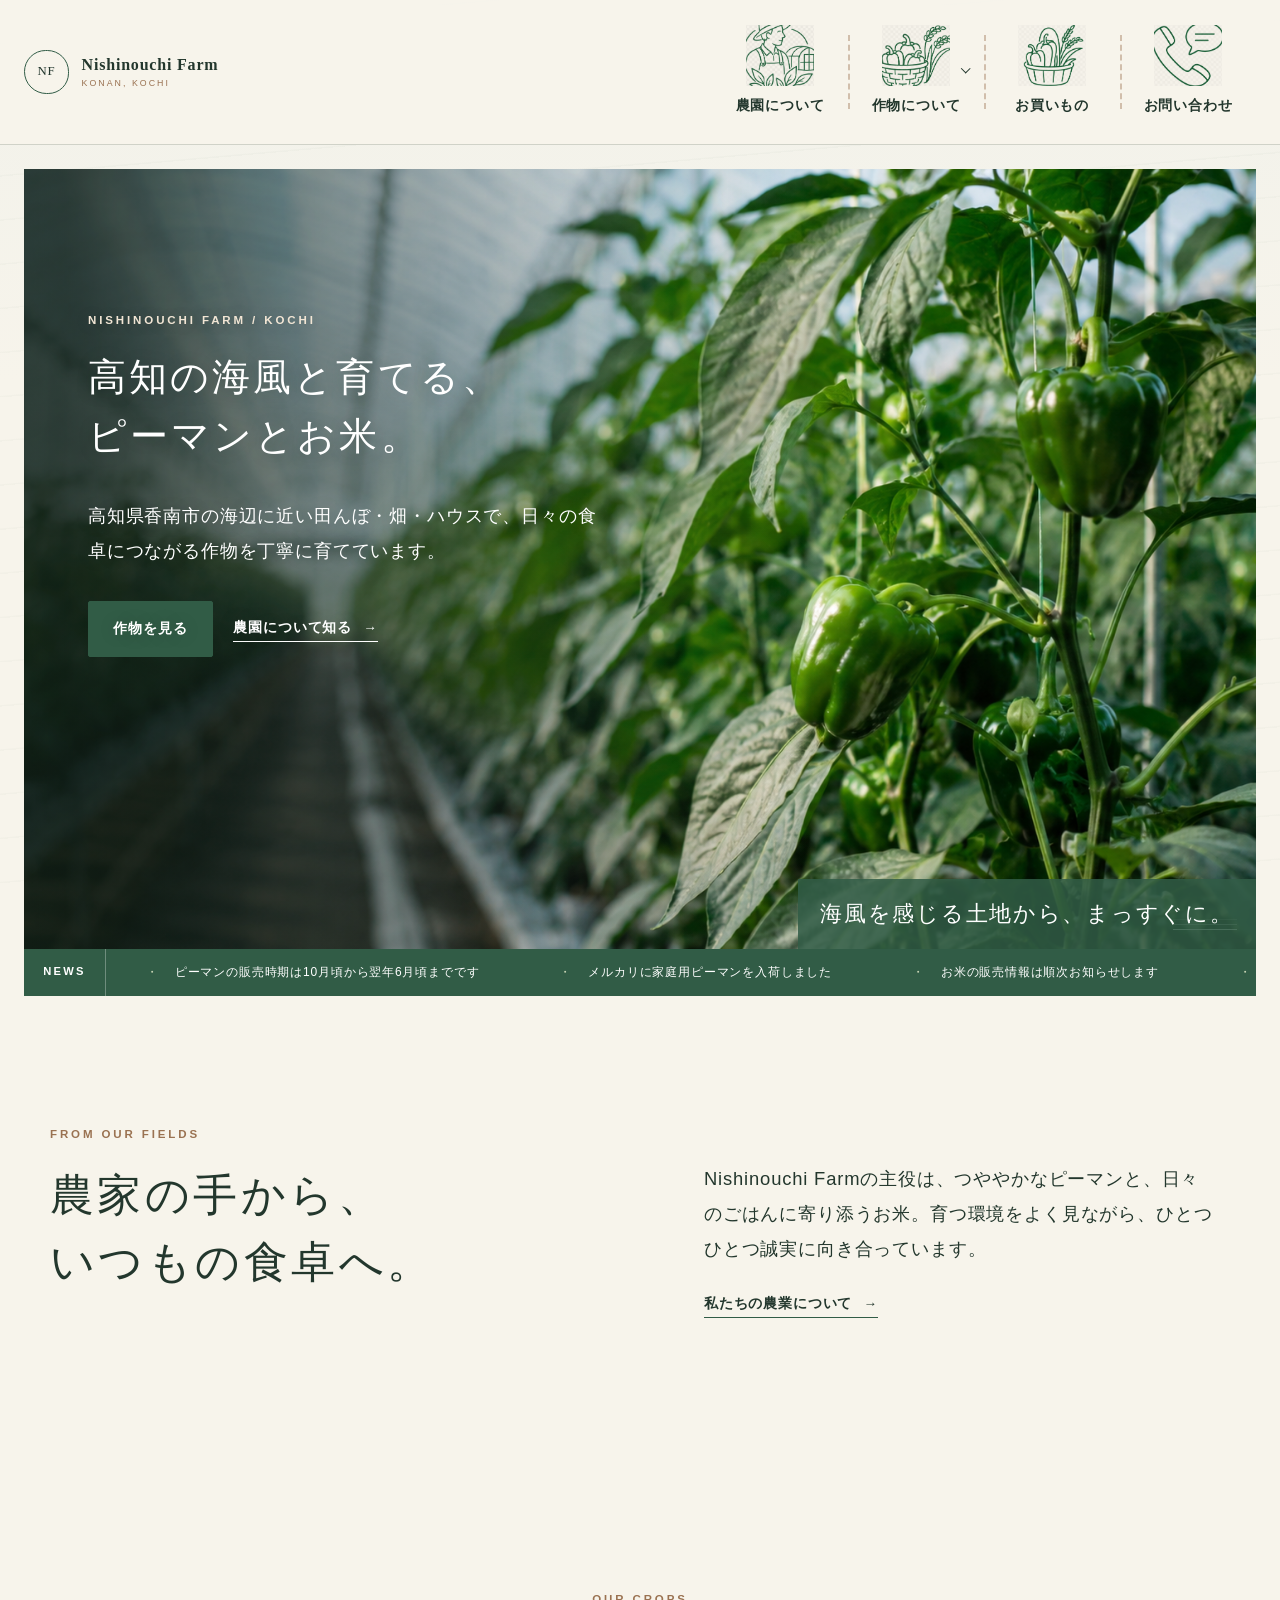
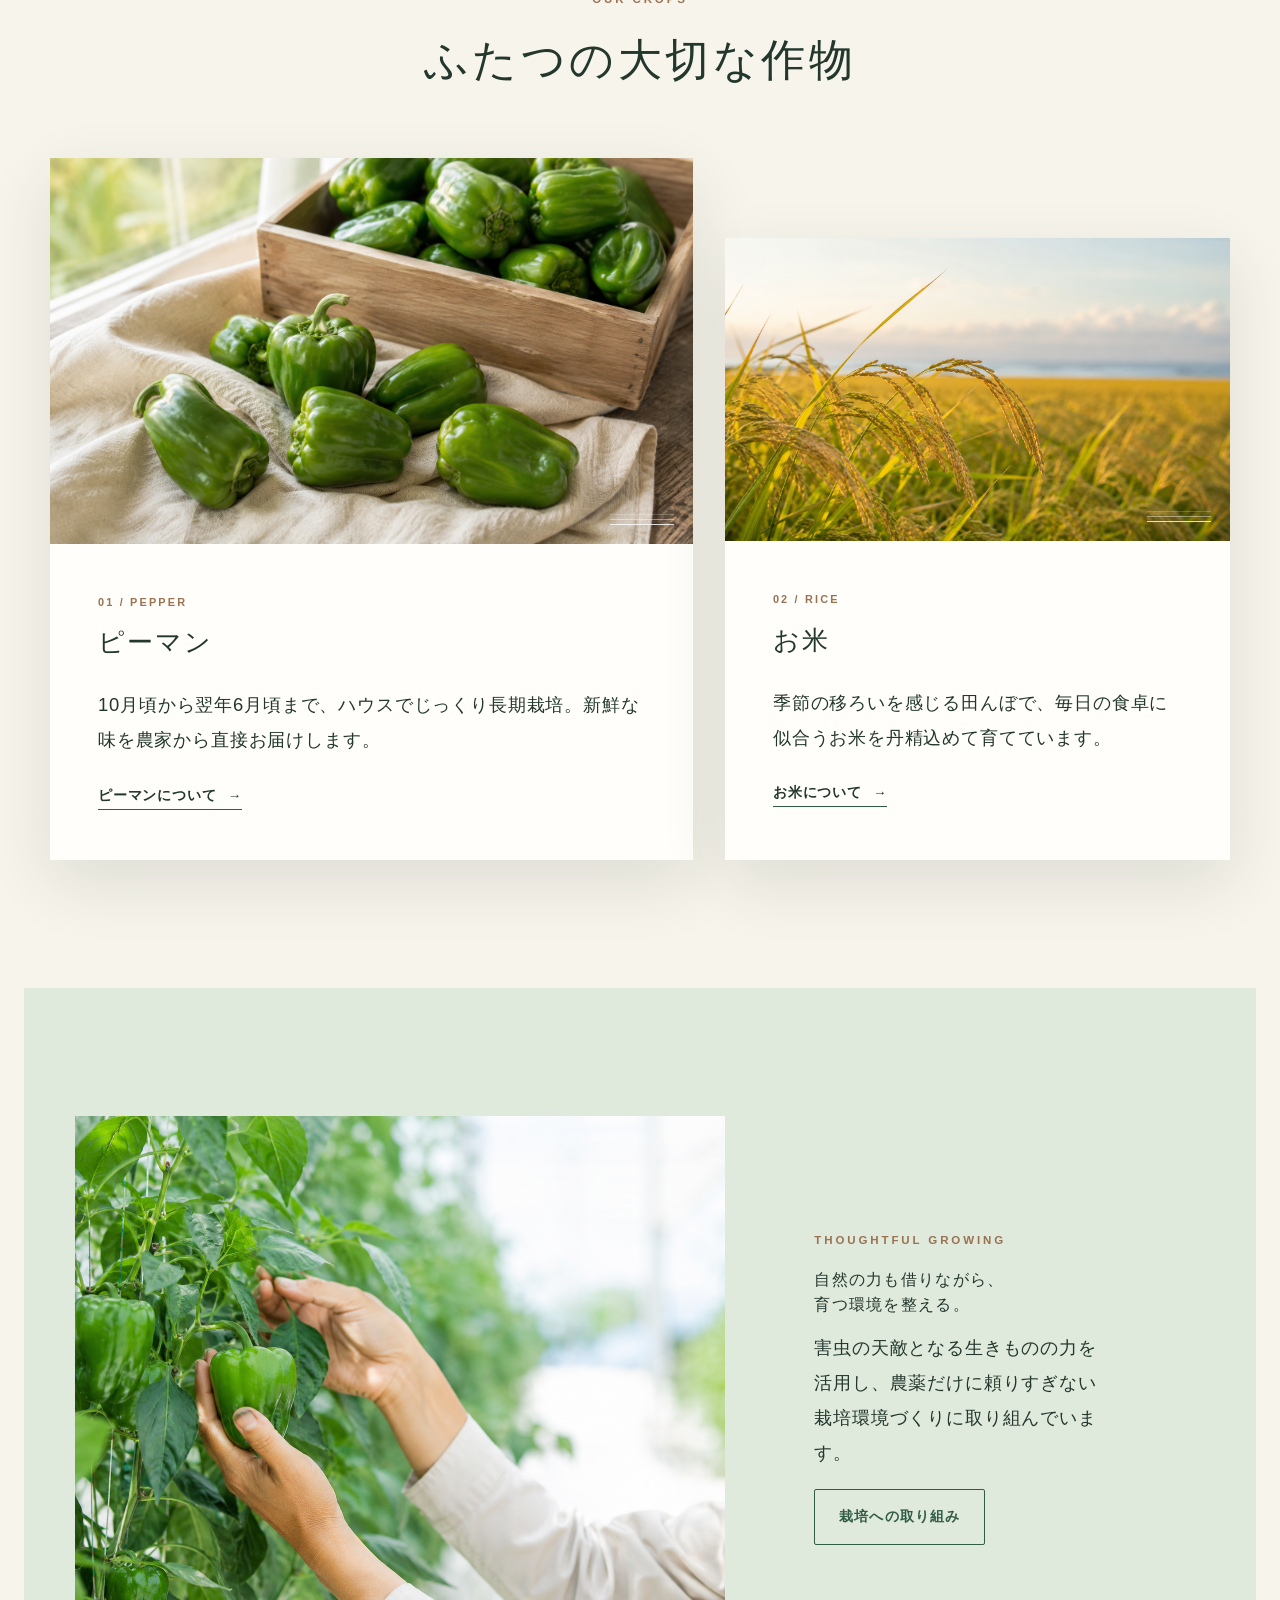
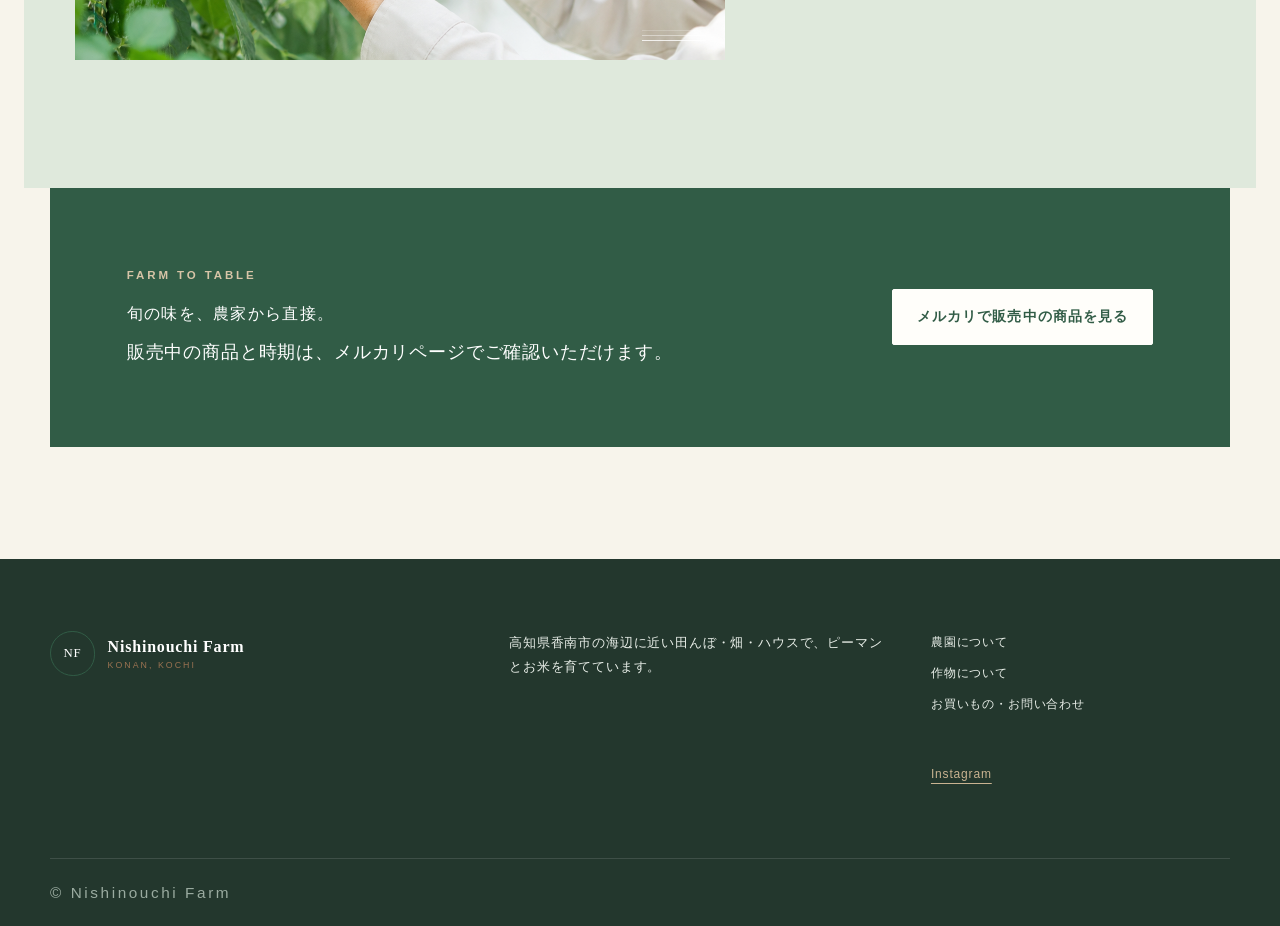
==== index.html @ 3abdb333 "Add files via upload" ====
<!DOCTYPE html>
<html lang="ja">
<head>
  <meta charset="UTF-8">
  <meta name="viewport" content="width=device-width, initial-scale=1.0">
  <meta name="description" content="高知県香南市の海辺に近い田んぼ・畑・ハウスで、ピーマンとお米を育てるNishinouchi Farmです。">
  <title>Nishinouchi Farm | 高知県香南市の農園</title>
  <link rel="stylesheet" href="style.css">
  <script src="script.js" defer></script>
</head>
<body>
  <a class="skip-link" href="#main">本文へ移動</a>
  <header class="site-header">
    <div class="header-inner">
      <a class="site-logo" href="index.html" aria-label="Nishinouchi Farm ホーム">
        <span class="logo-mark" aria-hidden="true">NF</span>
        <span class="logo-text"><strong>Nishinouchi Farm</strong><small>KONAN, KOCHI</small></span>
      </a>
      <button class="menu-button" type="button" aria-expanded="false" aria-controls="global-nav">
        <span></span><span></span><span></span><span class="sr-only">メニューを開く</span>
      </button>
      <nav class="global-nav" id="global-nav" aria-label="メインナビゲーション">
        <ul>
          <li><a href="about.html"><span class="nav-icon-placeholder icon-farm" aria-hidden="true"></span><span>農園について</span></a></li>
          <li class="has-dropdown">
            <a href="products.html"><span class="nav-icon-placeholder icon-crops" aria-hidden="true"></span><span>作物について</span></a>
            <button class="dropdown-button" type="button" aria-expanded="false"><span class="sr-only">作物メニューを開く</span></button>
            <ul class="dropdown">
              <li><a href="products.html#pepper">ピーマン</a></li>
              <li><a href="products.html#rice">お米</a></li>
            </ul>
          </li>
          <li><a href="shop-contact.html#shop"><span class="nav-icon-placeholder icon-shop" aria-hidden="true"></span><span>お買いもの</span></a></li>
          <li><a href="shop-contact.html#contact"><span class="nav-icon-placeholder icon-contact" aria-hidden="true"></span><span>お問い合わせ</span></a></li>
        </ul>
      </nav>
    </div>
  </header>

  <main id="main">
    <section class="hero">
      <div class="hero-photo photo-placeholder photo-farm" role="img" aria-label="海辺に近い田畑とハウスの写真を入れる場所"></div>
      <div class="hero-copy">
        <p class="eyebrow">Nishinouchi Farm / Kochi</p>
        <h1>高知の海風と育てる、<br>ピーマンとお米。</h1>
        <p>高知県香南市の海辺に近い田んぼ・畑・ハウスで、日々の食卓につながる作物を丁寧に育てています。</p>
        <div class="button-row">
          <a class="button button-primary" href="products.html">作物を見る</a>
          <a class="text-link" href="about.html">農園について知る</a>
        </div>
      </div>
      <p class="hero-caption">海風を感じる土地から、まっすぐに。</p>
    </section>

    <!-- お知らせを更新する場合は、下記の文章を編集してください。 -->
    <aside class="news-ticker" aria-label="お知らせ">
      <p class="ticker-label">NEWS</p>
      <div class="ticker-window">
        <div class="ticker-track">
          <span>ピーマンの販売時期は10月頃から翌年6月頃までです</span>
          <span>メルカリに家庭用ピーマンを入荷しました</span>
          <span>お米の販売情報は順次お知らせします</span>
          <span aria-hidden="true">ピーマンの販売時期は10月頃から翌年6月頃までです</span>
          <span aria-hidden="true">メルカリに家庭用ピーマンを入荷しました</span>
          <span aria-hidden="true">お米の販売情報は順次お知らせします</span>
        </div>
      </div>
    </aside>

    <section class="section intro-section">
      <div class="section-heading reveal">
        <p class="eyebrow">From our fields</p>
        <h2>農家の手から、<br>いつもの食卓へ。</h2>
      </div>
      <div class="intro-copy reveal">
        <p>Nishinouchi Farmの主役は、つややかなピーマンと、日々のごはんに寄り添うお米。育つ環境をよく見ながら、ひとつひとつ誠実に向き合っています。</p>
        <a class="text-link" href="about.html">私たちの農業について</a>
      </div>
    </section>

    <section class="section crops-section" aria-labelledby="crops-title">
      <div class="section-heading centered reveal">
        <p class="eyebrow">Our crops</p>
        <h2 id="crops-title">ふたつの大切な作物</h2>
      </div>
      <div class="crop-grid">
        <article class="crop-card reveal">
          <div class="photo-placeholder photo-pepper" role="img" aria-label="収穫したピーマンの写真を入れる場所"></div>
          <div class="crop-card-body">
            <p class="card-number">01 / PEPPER</p>
            <h3>ピーマン</h3>
            <p>10月頃から翌年6月頃まで、ハウスでじっくり長期栽培。新鮮な味を農家から直接お届けします。</p>
            <a class="text-link" href="products.html#pepper">ピーマンについて</a>
          </div>
        </article>
        <article class="crop-card reveal">
          <div class="photo-placeholder photo-rice" role="img" aria-label="田んぼとお米の写真を入れる場所"></div>
          <div class="crop-card-body">
            <p class="card-number">02 / RICE</p>
            <h3>お米</h3>
            <p>季節の移ろいを感じる田んぼで、毎日の食卓に似合うお米を丹精込めて育てています。</p>
            <a class="text-link" href="products.html#rice">お米について</a>
          </div>
        </article>
      </div>
    </section>

    <section class="section feature-band">
      <div class="feature-photo photo-placeholder photo-house reveal" role="img" aria-label="ピーマンハウスでの作業風景を入れる場所"></div>
      <div class="feature-copy reveal">
        <p class="eyebrow">Thoughtful growing</p>
        <h2>自然の力も借りながら、<br>育つ環境を整える。</h2>
        <p>害虫の天敵となる生きものの力を活用し、農薬だけに頼りすぎない栽培環境づくりに取り組んでいます。</p>
        <a class="button button-outline" href="about.html#approach">栽培への取り組み</a>
      </div>
    </section>

    <section class="section shop-callout reveal">
      <div>
        <p class="eyebrow">Farm to table</p>
        <h2>旬の味を、農家から直接。</h2>
        <p>販売中の商品と時期は、メルカリページでご確認いただけます。</p>
      </div>
      <a class="button button-light" href="https://jp.mercari.com/user/profile/307717731?utm_medium=share&amp;utm_source=ios" target="_blank" rel="noopener noreferrer">メルカリで販売中の商品を見る</a>
    </section>
  </main>

  <footer class="site-footer">
    <div class="footer-main">
      <a class="site-logo footer-logo" href="index.html"><span class="logo-mark" aria-hidden="true">NF</span><span class="logo-text"><strong>Nishinouchi Farm</strong><small>KONAN, KOCHI</small></span></a>
      <p>高知県香南市の海辺に近い田んぼ・畑・ハウスで、ピーマンとお米を育てています。</p>
      <nav class="footer-nav" aria-label="フッターナビゲーション">
        <a href="about.html">農園について</a><a href="products.html">作物について</a><a href="shop-contact.html">お買いもの・お問い合わせ</a>
      </nav>
      <a class="instagram-link is-placeholder" href="#" aria-label="Instagram（URL設定前）">Instagram</a>
    </div>
    <p class="copyright"><small>&copy; Nishinouchi Farm</small></p>
  </footer>
</body>
</html>
---- style.css ----
:root {
  --ink: #23372d;
  --green: #315c46;
  --green-light: #dfe9dc;
  --cream: #f7f4eb;
  --white: #fffefa;
  --soil: #9a7251;
  --blue: #dce9e8;
  --line: rgba(35, 55, 45, 0.18);
  --shadow: 0 22px 60px rgba(43, 62, 50, 0.12);
  --radius: 2px;
  --max-width: 1180px;
}

* { box-sizing: border-box; }
html { scroll-behavior: smooth; }
body {
  margin: 0;
  color: var(--ink);
  background:
    linear-gradient(180deg, rgba(220, 233, 232, 0.22), transparent 24rem),
    var(--cream);
  font-family: "Yu Gothic", "Hiragino Kaku Gothic ProN", Meiryo, sans-serif;
  font-size: 1.15rem;
  line-height: 1.9;
  letter-spacing: 0.045em;
}
body::before {
  position: fixed;
  inset: 0;
  z-index: -1;
  background-image: repeating-linear-gradient(175deg, transparent 0 42px, rgba(49, 92, 70, 0.025) 43px 44px);
  content: "";
  pointer-events: none;
}
a { color: inherit; text-decoration: none; }
img { display: block; max-width: 100%; }
button, input, select, textarea { color: inherit; font: inherit; }
button { cursor: pointer; }
h1, h2, h3, p { margin-top: 0; }
h1, h2, h3 {
  font-family: "Yu Mincho", "Hiragino Mincho ProN", serif;
  font-weight: 500;
  letter-spacing: 0.08em;
  line-height: 1.55;
}
h1 { font-size: clamp(2.5rem, 5vw, 5.5rem); }
h2 { font-size: clamp(2rem, 3.4vw, 3.4rem); }
h3 { font-size: clamp(1.3rem, 2vw, 1.75rem); }
.sr-only {
  position: absolute;
  width: 1px;
  height: 1px;
  padding: 0;
  overflow: hidden;
  clip: rect(0, 0, 0, 0);
  white-space: nowrap;
  border: 0;
}
.skip-link {
  position: fixed;
  top: -5rem;
  left: 1rem;
  z-index: 100;
  padding: 0.6rem 1rem;
  color: white;
  background: var(--green);
}
.skip-link:focus { top: 1rem; }
.eyebrow {
  margin-bottom: 1rem;
  color: var(--soil);
  font-family: Arial, sans-serif;
  font-size: 0.72rem;
  font-weight: 700;
  letter-spacing: 0.25em;
  text-transform: uppercase;
}
.section {
  width: min(calc(100% - 3rem), var(--max-width));
  margin: 0 auto;
  padding: clamp(5rem, 10vw, 9rem) 0;
}
.section-heading { max-width: 38rem; }
.section-heading.centered {
  margin-inline: auto;
  text-align: center;
}
.section-heading.centered p:last-child { max-width: 42rem; margin-inline: auto; }
.button-row { display: flex; flex-wrap: wrap; align-items: center; gap: 1.25rem; margin-top: 2rem; }
.button {
  display: inline-flex;
  min-height: 3.5rem;
  align-items: center;
  justify-content: center;
  padding: 0.75rem 1.5rem;
  border: 1px solid var(--green);
  border-radius: var(--radius);
  font-size: 0.85rem;
  font-weight: 700;
  letter-spacing: 0.08em;
  transition: background-color 0.25s, color 0.25s, transform 0.25s;
}
.button:hover, .button:focus-visible { transform: translateY(-2px); }
.button-primary { color: white; background: var(--green); }
.button-primary:hover, .button-primary:focus-visible { background: #244936; }
.button-outline { color: var(--green); background: transparent; }
.button-outline:hover, .button-outline:focus-visible { color: white; background: var(--green); }
.button-light { color: var(--green); background: var(--white); border-color: var(--white); }
.text-link {
  display: inline-flex;
  align-items: center;
  gap: 0.7rem;
  border-bottom: 1px solid var(--green);
  font-size: 0.85rem;
  font-weight: 700;
}
.text-link::after { content: "\2192"; }

/* Header */
.site-header {
  position: sticky;
  top: 0;
  z-index: 50;
  border-bottom: 1px solid var(--line);
  background: rgba(247, 244, 235, 0.94);
  backdrop-filter: blur(14px);
}
.header-inner {
  display: flex;
  width: min(calc(100% - 3rem), 1440px);
  min-height: 9rem;
  margin: 0 auto;
  align-items: center;
  justify-content: space-between;
  gap: 2rem;
}
.site-logo { display: inline-flex; align-items: center; gap: 0.8rem; line-height: 1.2; }
.logo-mark {
  display: grid;
  width: 2.8rem;
  height: 2.8rem;
  place-items: center;
  border: 1px solid var(--green);
  border-radius: 50% 50% 48% 52%;
  font-family: Georgia, serif;
  font-size: 0.8rem;
}
.logo-text { display: grid; gap: 0.25rem; }
.logo-text strong { font-family: Georgia, serif; font-size: 1rem; letter-spacing: 0.05em; }
.logo-text small { color: var(--soil); font-family: Arial, sans-serif; font-size: 0.55rem; letter-spacing: 0.23em; }
.global-nav > ul {
  display: flex;
  margin: 0;
  padding: 0;
  align-items: center;
  gap: 0;
  list-style: none;
}
.global-nav > ul > li {
  position: relative;
  min-width: 8.5rem;
}
.global-nav > ul > li + li::before {
  position: absolute;
  top: 1.7rem;
  bottom: 1.7rem;
  left: 0;
  border-left: 2px dashed rgba(154, 114, 81, 0.42);
  content: "";
}
.global-nav a {
  display: flex;
  min-height: 8rem;
  padding: 0.75rem 1rem;
  align-items: center;
  justify-content: center;
  flex-direction: column;
  gap: 0.45rem;
  font-size: 0.85rem;
  font-weight: 700;
  text-align: center;
}
.global-nav a:not(.nav-cta):hover, .global-nav a.is-current:not(.nav-cta) { color: var(--soil); }
.nav-icon-placeholder {
  display: block;
  width: 4.2rem;
  height: 3.8rem;
  background-position: center;
  background-repeat: no-repeat;
  background-size: 165%;
  mix-blend-mode: multiply;
  transition: transform 0.25s;
}
.global-nav a:hover .nav-icon-placeholder,
.global-nav a:focus-visible .nav-icon-placeholder {
  transform: translateY(-2px);
}
.icon-farm { background-image: url("assets/icons/nav-farm.png"); }
.icon-crops { background-image: url("assets/icons/nav-crops.png"); }
.icon-shop { background-image: url("assets/icons/nav-shop.png"); }
.icon-contact { background-image: url("assets/icons/nav-contact.png"); }
.has-dropdown { position: relative; }
.dropdown-button {
  position: absolute;
  top: 50%;
  right: 0.4rem;
  width: 1.5rem;
  height: 1.5rem;
  padding: 0;
  border: 0;
  background: transparent;
  transform: translateY(-50%);
}
.dropdown-button::after {
  display: block;
  width: 0.4rem;
  height: 0.4rem;
  margin: auto;
  border-right: 1px solid;
  border-bottom: 1px solid;
  content: "";
  transform: rotate(45deg) translate(-2px, -2px);
}
.global-nav .has-dropdown > a { padding-right: 1rem; }
.global-nav .dropdown {
  position: absolute;
  top: calc(100% + 0.75rem);
  left: 0;
  min-width: 10rem;
  margin: 0;
  padding: 0.5rem;
  visibility: hidden;
  border: 1px solid var(--line);
  background: var(--white);
  box-shadow: var(--shadow);
  list-style: none;
  opacity: 0;
  transform: translateY(-0.5rem);
  transition: 0.2s;
}
.has-dropdown:hover .dropdown, .has-dropdown:focus-within .dropdown, .has-dropdown.is-open .dropdown {
  visibility: visible;
  opacity: 1;
  transform: translateY(0);
}
.global-nav .dropdown a {
  min-height: 0;
  padding: 0.75rem 1rem;
  align-items: flex-start;
  text-align: left;
}
.menu-button { display: none; }

/* Site photography */
.photo-placeholder {
  position: relative;
  overflow: hidden;
  background-color: #cbd8ca;
  background-position: center;
  background-size: cover;
}
.photo-placeholder::before, .photo-placeholder::after { position: absolute; inset: 0; content: ""; pointer-events: none; }
.photo-placeholder::after {
  inset: auto 1.2rem 1.2rem auto;
  width: 4rem;
  height: 1px;
  background: rgba(255, 255, 255, 0.8);
  box-shadow: 0 -5px 0 rgba(255, 255, 255, 0.42), 0 -10px 0 rgba(255, 255, 255, 0.2);
}
.photo-farm { background-image: url("assets/images/home-hero.png"); background-position: center; }
.photo-pepper { background-image: url("assets/images/home-pepper.png"); background-position: center 52%; }
.photo-rice { background-image: url("assets/images/home-rice.png"); background-position: center 58%; }
.photo-house { background-image: url("assets/images/home-greenhouse.png"); background-position: 35% center; }
.photo-field { background-image: url("assets/images/about-hero.png"); background-position: center 65%; }
.photo-sea-field { background-image: url("assets/images/about-landscape.png"); background-position: center; }
.photo-crops { background-image: url("assets/images/products-hero.png"); background-position: center 58%; }
.photo-pepper-detail { background-image: url("assets/images/products-pepper.png"); background-position: center; }
.photo-rice-detail { background-image: url("assets/images/products-rice.png"); background-position: center; }
.photo-box { background-image: url("assets/images/shop-package.png"); background-position: center; }

/* Home */
.hero {
  position: relative;
  width: min(calc(100% - 3rem), 1400px);
  min-height: calc(100vh - 7.5rem);
  margin: 1.5rem auto 0;
}
.hero-photo { position: absolute; inset: 0; }
.hero-photo::before { background: linear-gradient(90deg, rgba(28, 53, 39, 0.5), transparent 65%); }
.hero-copy {
  position: relative;
  z-index: 1;
  width: min(50rem, 73%);
  padding: clamp(5rem, 11vw, 10rem) 0 6rem clamp(1.5rem, 5vw, 5rem);
  color: white;
  text-shadow: 0 1px 18px rgba(20, 40, 28, 0.2);
}
.hero-copy .eyebrow { color: #f2e6d5; }
.hero-copy h1 { font-size: clamp(1.8rem, 3vw, 3rem); }
.hero-copy p:not(.eyebrow) { max-width: 32rem; }
.hero-copy .text-link { border-color: white; }
.hero-caption {
  position: absolute;
  right: 0;
  bottom: 0;
  z-index: 2;
  margin: 0;
  padding: 0.9rem 1.4rem;
  color: white;
  background: rgba(49, 92, 70, 0.86);
  font-size: 1.35rem;
  font-family: "Yu Mincho", "Hiragino Mincho ProN", serif;
  letter-spacing: 0.08em;
}
.news-ticker { display: flex; width: min(calc(100% - 3rem), 1400px); margin: 0 auto; color: white; background: var(--green); }
.ticker-label { flex: 0 0 auto; margin: 0; padding: 0.75rem 1.2rem; border-right: 1px solid rgba(255,255,255,.3); font-size: .7rem; font-weight: 700; letter-spacing: .2em; }
.ticker-window { overflow: hidden; }
.ticker-track { display: flex; width: max-content; animation: ticker 32s linear infinite; }
.ticker-track span { padding: .75rem 2.5rem; font-size: .75rem; white-space: nowrap; }
.ticker-track span::before { margin-right: 1rem; content: "・"; color: #cbd7b7; }
@keyframes ticker { to { transform: translateX(-50%); } }
.intro-section { display: grid; grid-template-columns: 1fr 1fr; gap: clamp(3rem, 10vw, 10rem); align-items: end; }
.intro-copy { max-width: 32rem; padding-bottom: 0.8rem; }
.crop-grid { display: grid; grid-template-columns: 1.12fr 0.88fr; gap: 2rem; margin-top: 4rem; }
.crop-card { background: var(--white); box-shadow: var(--shadow); }
.crop-card:nth-child(2) { margin-top: 5rem; }
.crop-card .photo-placeholder { aspect-ratio: 5 / 3; }
.crop-card-body { padding: clamp(1.5rem, 4vw, 3rem); }
.card-number { color: var(--soil); font-size: .68rem; font-weight: 700; letter-spacing: .2em; }
.feature-band { display: grid; grid-template-columns: 1.15fr .85fr; width: min(calc(100% - 3rem), 1400px); padding-inline: clamp(0rem, 4vw, 4rem); align-items: center; background: var(--green-light); }
.feature-photo { min-height: 34rem; }
.feature-copy { padding: clamp(2rem, 7vw, 6rem); }
.feature-copy h2 { font-size: clamp(1rem, 1.2vw, 1.3rem); }
.feature-copy p:not(.eyebrow) { max-width: 32rem; }
.shop-callout { display: flex; width: min(calc(100% - 3rem), var(--max-width)); margin-bottom: 7rem; padding: clamp(2.5rem, 6vw, 5rem); align-items: center; justify-content: space-between; gap: 2rem; color: white; background: var(--green); }
.shop-callout h2 { margin-bottom: .5rem; font-size: clamp(1rem, 1.15vw, 1.2rem); }
.shop-callout p:last-child { margin-bottom: 0; }
.shop-callout .eyebrow { color: #d7c4a7; }

/* Page common */
.page-hero { display: grid; grid-template-columns: .8fr 1.2fr; width: min(calc(100% - 3rem), 1400px); min-height: 38rem; margin: 1.5rem auto 0; background: var(--green-light); }
.page-hero-copy { align-self: center; padding: clamp(3rem, 7vw, 7rem); }
.about-hero .page-hero-copy h1 { font-size: clamp(1.25rem, 1.65vw, 1.65rem); }
.page-hero-copy p:last-child { max-width: 30rem; }
.page-hero-photo { min-height: 28rem; }
.story-section { display: grid; grid-template-columns: .85fr 1.15fr; gap: clamp(3rem, 10vw, 10rem); }
.story-copy { max-width: 38rem; }
.environment-grid { display: grid; grid-template-columns: 1.15fr .85fr; gap: clamp(3rem, 8vw, 7rem); align-items: center; }
.environment-photo { min-height: 34rem; }
.environment-copy h2 { font-size: clamp(1.45rem, 2vw, 2rem); }
.fact-list { margin: 2.5rem 0 0; border-top: 1px solid var(--line); }
.fact-list div, .sample-card dl div { display: grid; grid-template-columns: 8rem 1fr; padding: .85rem 0; border-bottom: 1px solid var(--line); }
.fact-list dt, .sample-card dt { color: var(--soil); font-size: .75rem; font-weight: 700; }
.fact-list dd, .sample-card dd { margin: 0; }
.approach-section { width: min(calc(100% - 3rem), 1400px); }
.approach-grid { display: grid; grid-template-columns: repeat(3, 1fr); gap: 1.25rem; margin-top: 4rem; }
.approach-card { min-height: 20rem; padding: 2.5rem; border: 1px solid var(--line); background: rgba(255,254,250,.65); }
.approach-card span { color: var(--soil); font-family: Georgia, serif; font-size: 2.8rem; opacity: .4; }
.result-band { padding: clamp(3rem, 8vw, 7rem); text-align: center; background: var(--blue); }
.result-number { font-family: "Yu Mincho", serif; font-size: clamp(1.5rem, 3vw, 2.8rem); }
.result-number strong { color: var(--green); font-size: 1.6em; }
.next-link { text-align: center; }

/* Products */
.crop-anchor-nav { display: grid; grid-template-columns: repeat(2, 1fr); width: min(calc(100% - 3rem), 48rem); margin: 4rem auto 0; border: 1px solid var(--line); }
.crop-anchor-nav a { padding: 1.2rem 2rem; text-align: center; background: var(--white); }
.crop-anchor-nav a + a { border-left: 1px solid var(--line); }
.crop-anchor-nav span { margin-right: 1rem; color: var(--soil); font-size: .7rem; }
.product-detail { display: grid; grid-template-columns: .75fr 1.25fr; gap: clamp(2.5rem, 7vw, 7rem); scroll-margin-top: 7rem; }
.product-main-photo { min-height: 38rem; }
.product-points { display: grid; grid-column: 1 / -1; grid-template-columns: repeat(3, 1fr); gap: 1.25rem; }
.point-card { padding: 2rem; border-top: 2px solid var(--green); background: var(--white); }
.use-band { display: grid; grid-column: 1 / -1; grid-template-columns: 1fr 1fr; padding: clamp(2rem, 6vw, 5rem); gap: 4rem; background: var(--green-light); }
.use-list { display: grid; grid-template-columns: repeat(2, 1fr); margin: 0; padding: 0; align-content: center; gap: .5rem 2rem; list-style: none; }
.use-list li { padding: .5rem 0; border-bottom: 1px solid var(--line); }
.use-list li::before { margin-right: .6rem; content: "・"; color: var(--soil); }
.rice-section { border-top: 1px solid var(--line); }
.rice-note { grid-column: 1 / -1; padding: 2rem; text-align: center; background: var(--white); }

/* Shop and contact */
.simple-page-hero { width: min(calc(100% - 3rem), 52rem); margin: 0 auto; padding: clamp(6rem, 12vw, 11rem) 0 clamp(3rem, 7vw, 6rem); text-align: center; }
.simple-page-hero h1 { font-size: clamp(1.25rem, 1.65vw, 1.65rem); }
.shop-section { display: grid; grid-template-columns: 1.1fr .9fr; gap: clamp(3rem, 8vw, 7rem); align-items: center; }
.shop-section, .contact-section { scroll-margin-top: 8rem; }
.shop-visual { min-height: 34rem; }
.external-note, .form-note { margin-top: 1rem; color: #6b766f; font-size: .72rem; }
.sample-products { width: min(calc(100% - 3rem), 1000px); padding-top: 3rem; }
.sample-grid { display: grid; grid-template-columns: repeat(2, 1fr); gap: 1.5rem; margin-top: 3rem; }
.sample-card { padding: clamp(2rem, 5vw, 3.5rem); background: var(--white); box-shadow: var(--shadow); }
.purchase-note { margin-top: 2rem; padding: 1.5rem; border-left: 3px solid var(--soil); background: rgba(255,254,250,.6); font-size: .85rem; }
.contact-section { display: grid; grid-template-columns: .75fr 1.25fr; gap: clamp(3rem, 8vw, 7rem); border-top: 1px solid var(--line); }
.contact-intro { position: sticky; top: 8rem; align-self: start; }
.contact-form { padding: clamp(2rem, 5vw, 4rem); background: var(--white); box-shadow: var(--shadow); }
.form-field { display: grid; margin-bottom: 1.5rem; gap: .5rem; }
.form-field label { font-size: .85rem; font-weight: 700; }
.form-field label span { margin-left: .5rem; color: var(--soil); font-size: .65rem; }
.form-field input, .form-field select, .form-field textarea { width: 100%; padding: .8rem; border: 1px solid var(--line); border-radius: 0; background: var(--cream); }
.form-field input:focus, .form-field select:focus, .form-field textarea:focus { outline: 2px solid rgba(49,92,70,.32); border-color: var(--green); }
.social-band { display: flex; padding: 3rem; align-items: center; justify-content: space-between; gap: 2rem; border: 1px solid var(--line); }

/* Footer */
.site-footer { color: #e8eee8; background: #23372d; }
.footer-main { display: grid; width: min(calc(100% - 3rem), var(--max-width)); margin: 0 auto; padding: 4.5rem 0; grid-template-columns: 1.1fr 1fr .8fr; gap: 3rem; }
.footer-logo { align-self: start; color: white; }
.footer-main > p { max-width: 27rem; font-size: .8rem; }
.footer-nav { display: grid; align-content: start; gap: .5rem; }
.footer-nav a, .instagram-link { font-size: .75rem; }
.instagram-link { grid-column: 3; color: #c9b391; text-decoration: underline; text-underline-offset: .3rem; }
.copyright { width: min(calc(100% - 3rem), var(--max-width)); margin: 0 auto; padding: 1rem 0; border-top: 1px solid rgba(255,255,255,.12); color: #9aaba0; font-family: Arial, sans-serif; letter-spacing: .14em; }
.is-placeholder { cursor: not-allowed; }

/* Motion */
.reveal { opacity: 0; transform: translateY(28px); transition: opacity .75s ease, transform .75s ease; }
.reveal.is-visible { opacity: 1; transform: translateY(0); }

@media (max-width: 900px) {
  .section { width: min(calc(100% - 2rem), var(--max-width)); padding-block: 4.5rem; }
  .header-inner { width: calc(100% - 2rem); min-height: 4.5rem; }
  .menu-button { display: grid; width: 2.75rem; height: 2.75rem; padding: .65rem; place-content: center; gap: .28rem; border: 1px solid var(--line); background: transparent; }
  .menu-button > span:not(.sr-only) { display: block; width: 1.2rem; height: 1px; background: var(--ink); transition: .2s; }
  .menu-button[aria-expanded="true"] > span:nth-child(1) { transform: translateY(5px) rotate(45deg); }
  .menu-button[aria-expanded="true"] > span:nth-child(2) { opacity: 0; }
  .menu-button[aria-expanded="true"] > span:nth-child(3) { transform: translateY(-5px) rotate(-45deg); }
  .global-nav { position: absolute; top: 100%; left: 0; width: 100%; max-height: 0; overflow: hidden; background: var(--cream); transition: max-height .3s ease; }
  .global-nav.is-open { max-height: calc(100vh - 4.5rem); overflow-y: auto; border-bottom: 1px solid var(--line); }
  .global-nav > ul { display: block; padding: 1rem; }
  .global-nav > ul > li { min-width: 0; }
  .global-nav > ul > li + li::before { display: none; }
  .global-nav a {
    min-height: 0;
    padding: .8rem 1rem;
    justify-content: flex-start;
    flex-direction: row;
    gap: 1rem;
    border-bottom: 1px solid var(--line);
    text-align: left;
  }
  .nav-icon-placeholder { width: 2.25rem; height: 2rem; flex: 0 0 auto; transform: scale(.82); }
  .dropdown-button { top: 1.1rem; right: 1rem; transform: none; }
  .global-nav .dropdown { position: static; display: none; min-width: 0; padding: 0 0 0 3rem; visibility: visible; border: 0; background: transparent; box-shadow: none; opacity: 1; transform: none; }
  .global-nav .dropdown a { padding: .65rem 1rem; }
  .has-dropdown.is-open .dropdown { display: block; }
  .hero { width: calc(100% - 2rem); min-height: 42rem; margin-top: 1rem; }
  .hero-photo { inset: 0; }
  .hero-photo::before { background: linear-gradient(90deg, rgba(27,50,36,.7), rgba(27,50,36,.1)); }
  .hero-copy { width: 100%; padding: 7rem 1.5rem 5rem; }
  .news-ticker { width: calc(100% - 2rem); }
  .intro-section, .story-section, .environment-grid, .product-detail, .shop-section, .contact-section { grid-template-columns: 1fr; }
  .crop-grid, .feature-band, .page-hero { grid-template-columns: 1fr; }
  .crop-card:nth-child(2) { margin-top: 0; }
  .feature-band { width: calc(100% - 2rem); padding: 0; }
  .feature-photo, .environment-photo, .product-main-photo, .shop-visual { min-height: 25rem; }
  .page-hero { width: calc(100% - 2rem); }
  .page-hero-photo { order: -1; min-height: 22rem; }
  .approach-grid, .product-points { grid-template-columns: 1fr; }
  .use-band { grid-template-columns: 1fr; gap: 1rem; }
  .contact-intro { position: static; }
  .footer-main { grid-template-columns: 1fr 1fr; }
  .instagram-link { grid-column: auto; }
}

@media (max-width: 600px) {
  body { font-size: 1.05rem; }
  h1 { font-size: clamp(2.25rem, 13vw, 3.5rem); }
  h2 { font-size: 1.85rem; }
  .logo-text strong { font-size: .85rem; }
  .hero { min-height: 39rem; }
  .hero-caption { display: none; }
  .ticker-label { display: none; }
  .crop-anchor-nav, .sample-grid { grid-template-columns: 1fr; }
  .crop-anchor-nav a + a { border-top: 1px solid var(--line); border-left: 0; }
  .shop-callout, .social-band { align-items: stretch; flex-direction: column; text-align: left; }
  .shop-callout .button, .social-band .button { width: 100%; }
  .use-list { grid-template-columns: 1fr; }
  .fact-list div, .sample-card dl div { grid-template-columns: 6.5rem 1fr; }
  .contact-form { padding: 1.5rem; }
  .footer-main { grid-template-columns: 1fr; padding-block: 3rem; }
}

@media (prefers-reduced-motion: reduce) {
  html { scroll-behavior: auto; }
  *, *::before, *::after { animation-duration: .01ms !important; animation-iteration-count: 1 !important; transition-duration: .01ms !important; }
  .reveal { opacity: 1; transform: none; }
}
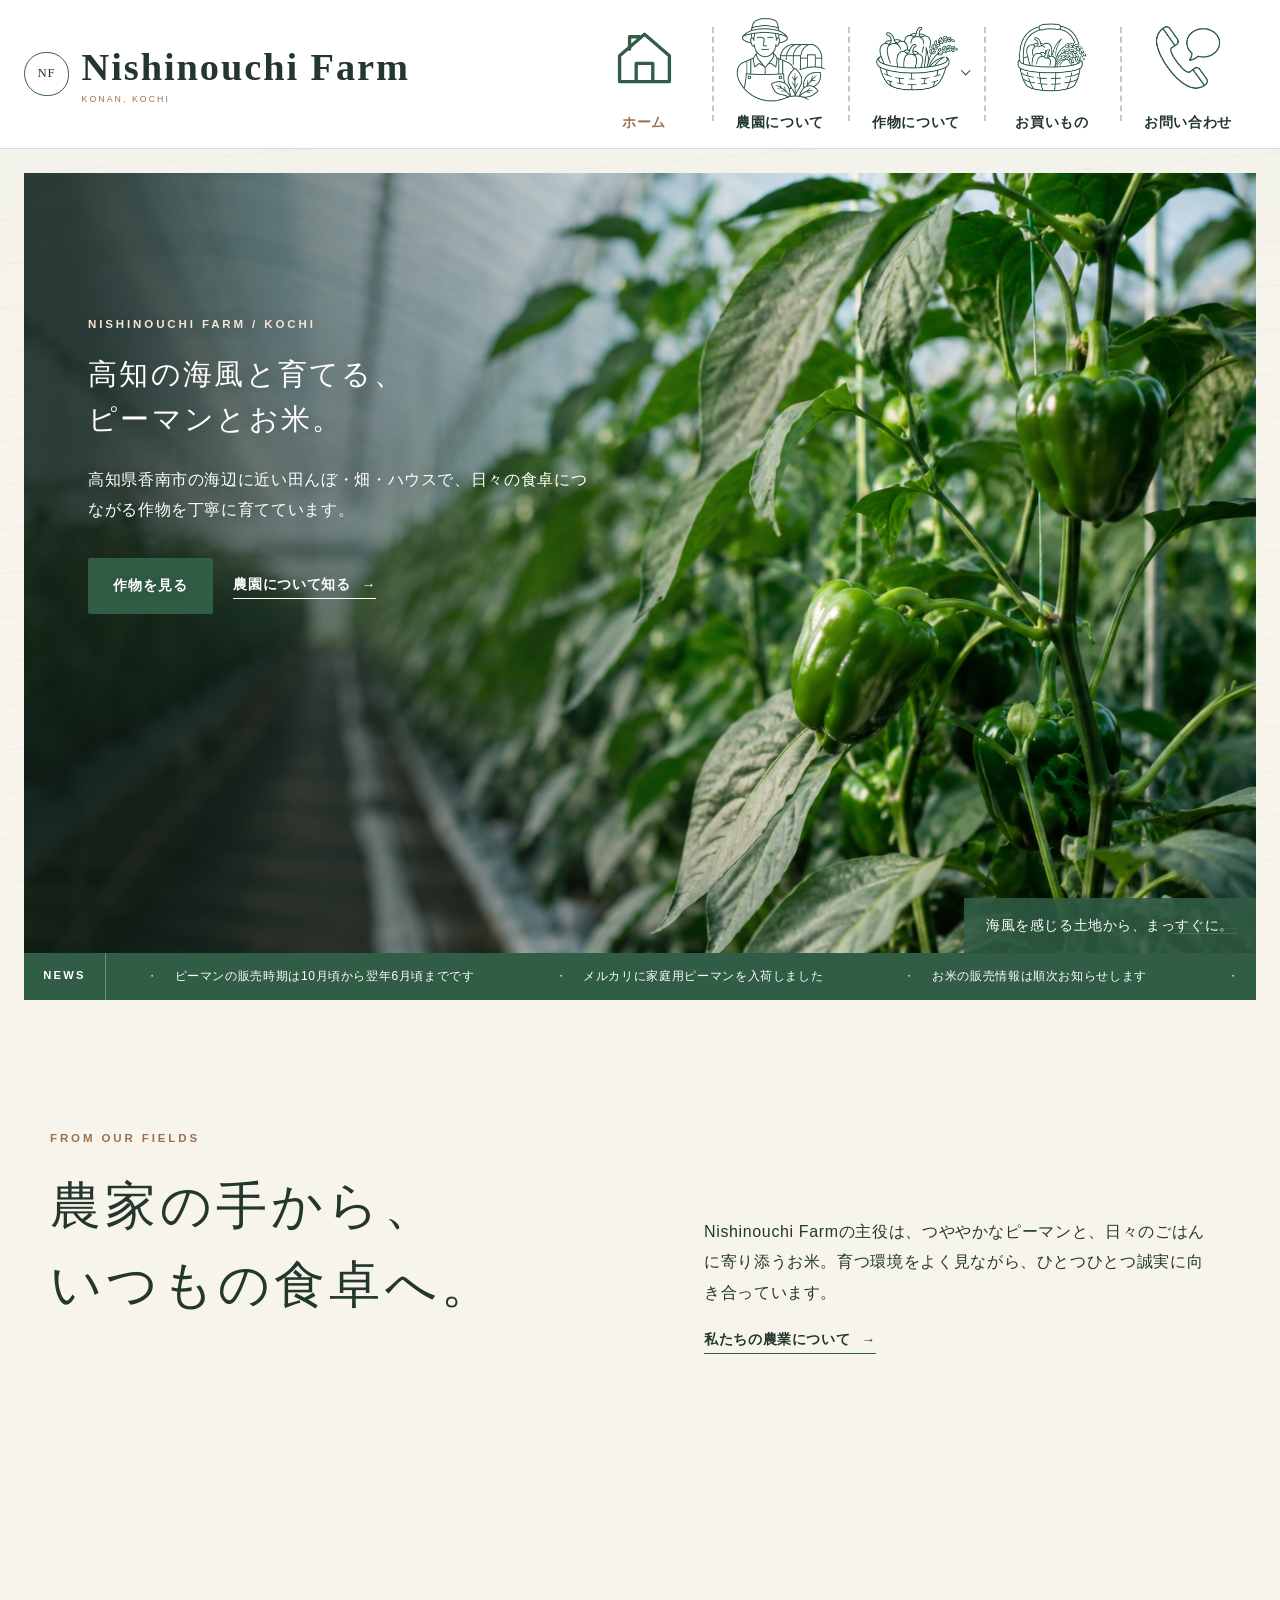
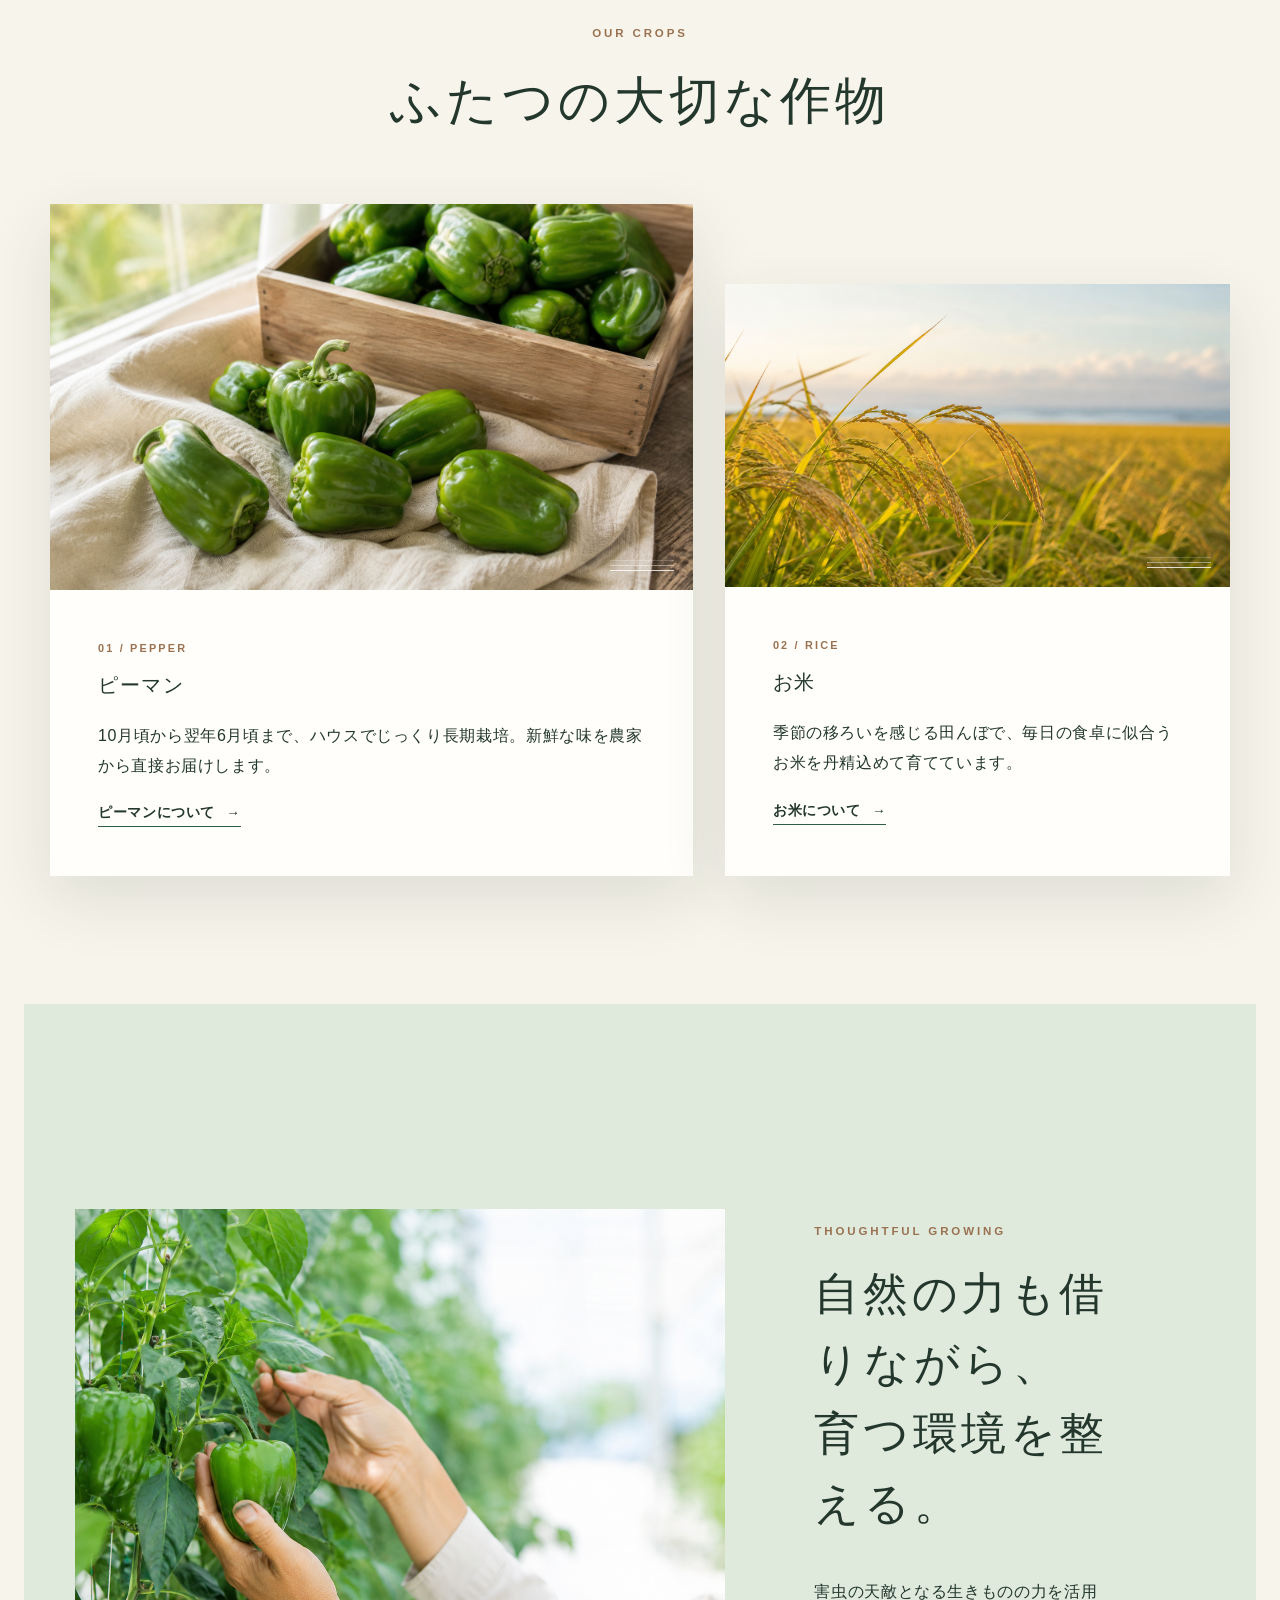
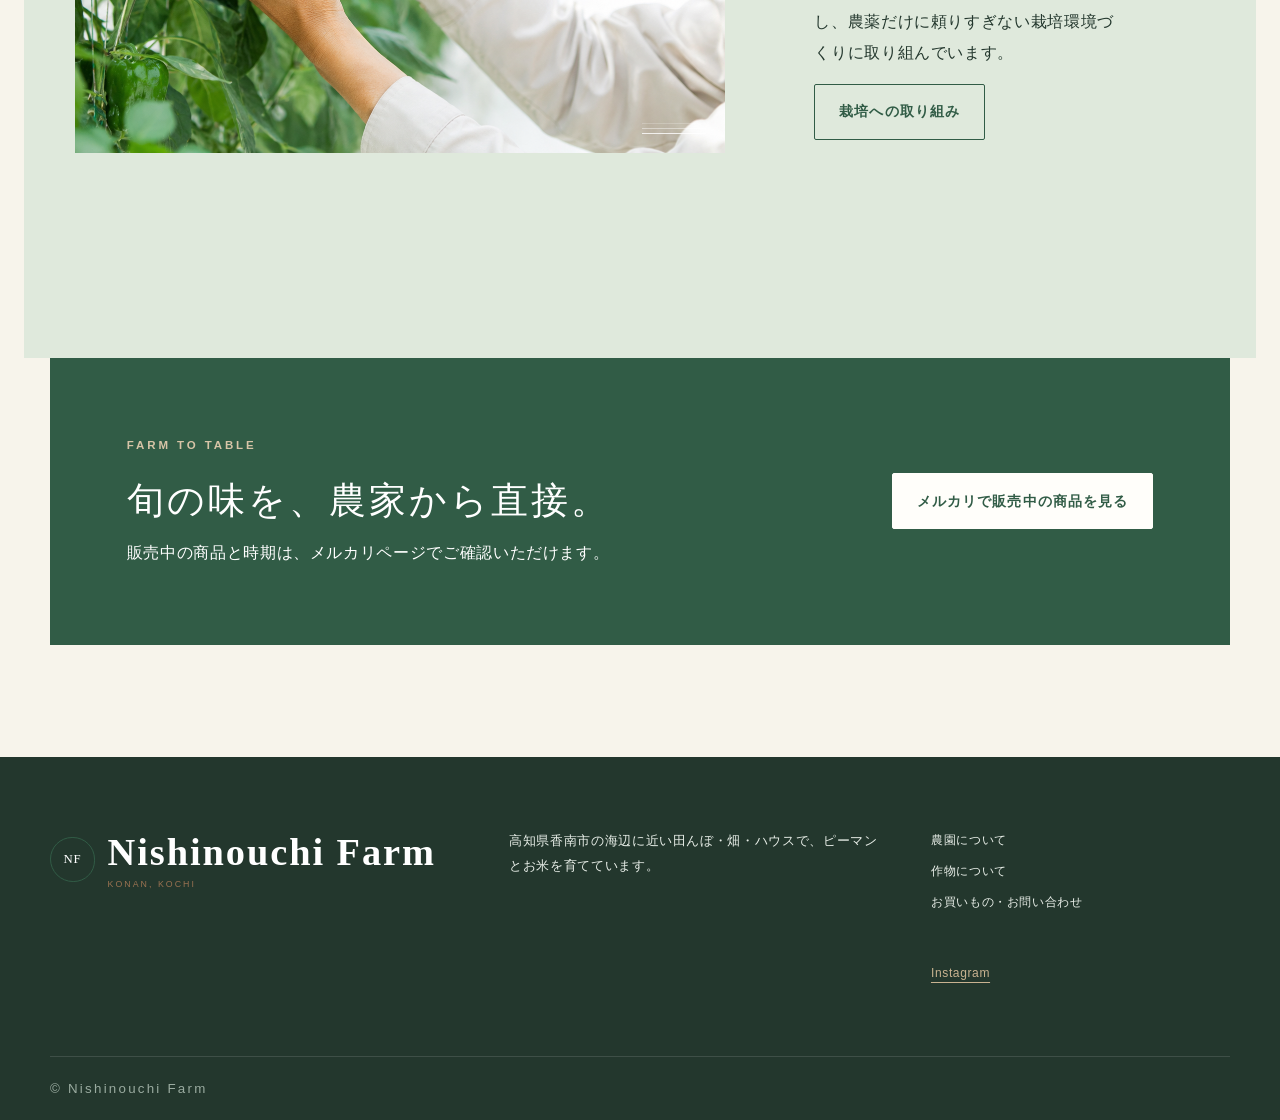
==== commit b6131fc6: "Add files via upload" ====
--- a/index.html
+++ b/index.html
@@ -21,6 +21,7 @@
       </button>
       <nav class="global-nav" id="global-nav" aria-label="メインナビゲーション">
         <ul>
+          <li><a class="is-current" href="index.html"><span class="nav-icon-placeholder icon-home" aria-hidden="true"></span><span>ホーム</span></a></li>
           <li><a href="about.html"><span class="nav-icon-placeholder icon-farm" aria-hidden="true"></span><span>農園について</span></a></li>
           <li class="has-dropdown">
             <a href="products.html"><span class="nav-icon-placeholder icon-crops" aria-hidden="true"></span><span>作物について</span></a>
--- a/style.css
+++ b/style.css
@@ -10,6 +10,11 @@
   --shadow: 0 22px 60px rgba(43, 62, 50, 0.12);
   --radius: 2px;
   --max-width: 1180px;
+  --text-size: 1rem;
+  --heading-hero: clamp(1.8rem, calc(3.8vw - 22px), 2.425rem);
+  --heading-section: clamp(2rem, 4vw, 3.4rem);
+  --heading-concept: clamp(1.6rem, calc(4vw - 14px), 2.5rem);
+  --heading-feature: clamp(1.8rem, calc(4vw - 6px), 3rem);
 }
 
 * { box-sizing: border-box; }
@@ -21,9 +26,9 @@
     linear-gradient(180deg, rgba(220, 233, 232, 0.22), transparent 24rem),
     var(--cream);
   font-family: "Yu Gothic", "Hiragino Kaku Gothic ProN", Meiryo, sans-serif;
-  font-size: 1.15rem;
+  font-size: var(--text-size);
   line-height: 1.9;
-  letter-spacing: 0.045em;
+  letter-spacing: 0.04em;
 }
 body::before {
   position: fixed;
@@ -42,11 +47,13 @@
   font-family: "Yu Mincho", "Hiragino Mincho ProN", serif;
   font-weight: 500;
   letter-spacing: 0.08em;
+  line-break: strict;
   line-height: 1.55;
-}
-h1 { font-size: clamp(2.5rem, 5vw, 5.5rem); }
-h2 { font-size: clamp(2rem, 3.4vw, 3.4rem); }
-h3 { font-size: clamp(1.3rem, 2vw, 1.75rem); }
+  text-wrap: balance;
+}
+h1 { font-size: var(--heading-hero); }
+h2 { font-size: var(--heading-section); }
+h3 { font-size: 1.25rem; }
 .sr-only {
   position: absolute;
   width: 1px;
@@ -123,7 +130,7 @@
   top: 0;
   z-index: 50;
   border-bottom: 1px solid var(--line);
-  background: rgba(247, 244, 235, 0.94);
+  background: rgba(255, 255, 255, 0.97);
   backdrop-filter: blur(14px);
 }
 .header-inner {
@@ -147,7 +154,7 @@
   font-size: 0.8rem;
 }
 .logo-text { display: grid; gap: 0.25rem; }
-.logo-text strong { font-family: Georgia, serif; font-size: 1rem; letter-spacing: 0.05em; }
+.logo-text strong { font-family: Georgia, "Times New Roman", "Yu Mincho", serif; font-size: clamp(2rem, 3vw, 2.8rem); letter-spacing: 0.05em; white-space: nowrap; }
 .logo-text small { color: var(--soil); font-family: Arial, sans-serif; font-size: 0.55rem; letter-spacing: 0.23em; }
 .global-nav > ul {
   display: flex;
@@ -156,6 +163,7 @@
   align-items: center;
   gap: 0;
   list-style: none;
+  background: #fff;
 }
 .global-nav > ul > li {
   position: relative;
@@ -184,22 +192,27 @@
 .global-nav a:not(.nav-cta):hover, .global-nav a.is-current:not(.nav-cta) { color: var(--soil); }
 .nav-icon-placeholder {
   display: block;
-  width: 4.2rem;
-  height: 3.8rem;
+  width: 6.3rem;
+  height: 5.7rem;
+  flex: 0 0 auto;
+  background-color: #fff;
   background-position: center;
   background-repeat: no-repeat;
   background-size: 165%;
-  mix-blend-mode: multiply;
   transition: transform 0.25s;
 }
 .global-nav a:hover .nav-icon-placeholder,
 .global-nav a:focus-visible .nav-icon-placeholder {
   transform: translateY(-2px);
 }
-.icon-farm { background-image: url("assets/icons/nav-farm.png"); }
-.icon-crops { background-image: url("assets/icons/nav-crops.png"); }
-.icon-shop { background-image: url("assets/icons/nav-shop.png"); }
-.icon-contact { background-image: url("assets/icons/nav-contact.png"); }
+.icon-farm { background-image: url("assets/icons/nav-farm.png?v=3"); }
+.icon-home {
+  background-image: url("data:image/svg+xml,%3Csvg xmlns='http://www.w3.org/2000/svg' viewBox='0 0 100 100'%3E%3Cg fill='none' stroke='%23315c46' stroke-width='4' stroke-linecap='round' stroke-linejoin='round'%3E%3Cpath d='M20 48 50 22l30 26v31H20Z'/%3E%3Cpath d='M40 79V57h20v22M32 40V25h12'/%3E%3C/g%3E%3C/svg%3E");
+  background-size: 82%;
+}
+.icon-crops { background-image: url("assets/icons/nav-crops.png?v=3"); }
+.icon-shop { background-image: url("assets/icons/nav-shop.png?v=3"); }
+.icon-contact { background-image: url("assets/icons/nav-contact.png?v=3"); }
 .has-dropdown { position: relative; }
 .dropdown-button {
   position: absolute;
@@ -232,7 +245,7 @@
   padding: 0.5rem;
   visibility: hidden;
   border: 1px solid var(--line);
-  background: var(--white);
+  background: #fff;
   box-shadow: var(--shadow);
   list-style: none;
   opacity: 0;
@@ -297,7 +310,7 @@
   text-shadow: 0 1px 18px rgba(20, 40, 28, 0.2);
 }
 .hero-copy .eyebrow { color: #f2e6d5; }
-.hero-copy h1 { font-size: clamp(1.8rem, 3vw, 3rem); }
+.hero-copy h1 { font-size: var(--heading-hero); }
 .hero-copy p:not(.eyebrow) { max-width: 32rem; }
 .hero-copy .text-link { border-color: white; }
 .hero-caption {
@@ -309,9 +322,9 @@
   padding: 0.9rem 1.4rem;
   color: white;
   background: rgba(49, 92, 70, 0.86);
-  font-size: 1.35rem;
-  font-family: "Yu Mincho", "Hiragino Mincho ProN", serif;
-  letter-spacing: 0.08em;
+  font-size: 0.86rem;
+  font-family: "Yu Gothic", "Hiragino Kaku Gothic ProN", Meiryo, sans-serif;
+  letter-spacing: 0.04em;
 }
 .news-ticker { display: flex; width: min(calc(100% - 3rem), 1400px); margin: 0 auto; color: white; background: var(--green); }
 .ticker-label { flex: 0 0 auto; margin: 0; padding: 0.75rem 1.2rem; border-right: 1px solid rgba(255,255,255,.3); font-size: .7rem; font-weight: 700; letter-spacing: .2em; }
@@ -331,24 +344,24 @@
 .feature-band { display: grid; grid-template-columns: 1.15fr .85fr; width: min(calc(100% - 3rem), 1400px); padding-inline: clamp(0rem, 4vw, 4rem); align-items: center; background: var(--green-light); }
 .feature-photo { min-height: 34rem; }
 .feature-copy { padding: clamp(2rem, 7vw, 6rem); }
-.feature-copy h2 { font-size: clamp(1rem, 1.2vw, 1.3rem); }
+.feature-copy h2 { font-size: var(--heading-feature); }
 .feature-copy p:not(.eyebrow) { max-width: 32rem; }
 .shop-callout { display: flex; width: min(calc(100% - 3rem), var(--max-width)); margin-bottom: 7rem; padding: clamp(2.5rem, 6vw, 5rem); align-items: center; justify-content: space-between; gap: 2rem; color: white; background: var(--green); }
-.shop-callout h2 { margin-bottom: .5rem; font-size: clamp(1rem, 1.15vw, 1.2rem); }
+.shop-callout h2 { margin-bottom: .5rem; font-size: var(--heading-concept); }
 .shop-callout p:last-child { margin-bottom: 0; }
 .shop-callout .eyebrow { color: #d7c4a7; }
 
 /* Page common */
 .page-hero { display: grid; grid-template-columns: .8fr 1.2fr; width: min(calc(100% - 3rem), 1400px); min-height: 38rem; margin: 1.5rem auto 0; background: var(--green-light); }
 .page-hero-copy { align-self: center; padding: clamp(3rem, 7vw, 7rem); }
-.about-hero .page-hero-copy h1 { font-size: clamp(1.25rem, 1.65vw, 1.65rem); }
+.about-hero .page-hero-copy h1 { font-size: var(--heading-hero); }
 .page-hero-copy p:last-child { max-width: 30rem; }
 .page-hero-photo { min-height: 28rem; }
 .story-section { display: grid; grid-template-columns: .85fr 1.15fr; gap: clamp(3rem, 10vw, 10rem); }
 .story-copy { max-width: 38rem; }
 .environment-grid { display: grid; grid-template-columns: 1.15fr .85fr; gap: clamp(3rem, 8vw, 7rem); align-items: center; }
 .environment-photo { min-height: 34rem; }
-.environment-copy h2 { font-size: clamp(1.45rem, 2vw, 2rem); }
+.environment-copy h2 { font-size: var(--heading-concept); }
 .fact-list { margin: 2.5rem 0 0; border-top: 1px solid var(--line); }
 .fact-list div, .sample-card dl div { display: grid; grid-template-columns: 8rem 1fr; padding: .85rem 0; border-bottom: 1px solid var(--line); }
 .fact-list dt, .sample-card dt { color: var(--soil); font-size: .75rem; font-weight: 700; }
@@ -380,7 +393,7 @@
 
 /* Shop and contact */
 .simple-page-hero { width: min(calc(100% - 3rem), 52rem); margin: 0 auto; padding: clamp(6rem, 12vw, 11rem) 0 clamp(3rem, 7vw, 6rem); text-align: center; }
-.simple-page-hero h1 { font-size: clamp(1.25rem, 1.65vw, 1.65rem); }
+.simple-page-hero h1 { font-size: var(--heading-hero); }
 .shop-section { display: grid; grid-template-columns: 1.1fr .9fr; gap: clamp(3rem, 8vw, 7rem); align-items: center; }
 .shop-section, .contact-section { scroll-margin-top: 8rem; }
 .shop-visual { min-height: 34rem; }
@@ -422,9 +435,9 @@
   .menu-button[aria-expanded="true"] > span:nth-child(1) { transform: translateY(5px) rotate(45deg); }
   .menu-button[aria-expanded="true"] > span:nth-child(2) { opacity: 0; }
   .menu-button[aria-expanded="true"] > span:nth-child(3) { transform: translateY(-5px) rotate(-45deg); }
-  .global-nav { position: absolute; top: 100%; left: 0; width: 100%; max-height: 0; overflow: hidden; background: var(--cream); transition: max-height .3s ease; }
+  .global-nav { position: absolute; top: 100%; left: 0; width: 100%; max-height: 0; overflow: hidden; background: #fff; transition: max-height .3s ease; }
   .global-nav.is-open { max-height: calc(100vh - 4.5rem); overflow-y: auto; border-bottom: 1px solid var(--line); }
-  .global-nav > ul { display: block; padding: 1rem; }
+  .global-nav > ul { display: block; padding: 1rem; background: #fff; }
   .global-nav > ul > li { min-width: 0; }
   .global-nav > ul > li + li::before { display: none; }
   .global-nav a {
@@ -436,13 +449,14 @@
     border-bottom: 1px solid var(--line);
     text-align: left;
   }
-  .nav-icon-placeholder { width: 2.25rem; height: 2rem; flex: 0 0 auto; transform: scale(.82); }
+  .nav-icon-placeholder { width: 4.75rem; height: 4.3rem; flex: 0 0 auto; transform: none; }
   .dropdown-button { top: 1.1rem; right: 1rem; transform: none; }
   .global-nav .dropdown { position: static; display: none; min-width: 0; padding: 0 0 0 3rem; visibility: visible; border: 0; background: transparent; box-shadow: none; opacity: 1; transform: none; }
   .global-nav .dropdown a { padding: .65rem 1rem; }
   .has-dropdown.is-open .dropdown { display: block; }
   .hero { width: calc(100% - 2rem); min-height: 42rem; margin-top: 1rem; }
   .hero-photo { inset: 0; }
+  .photo-farm { background-position: 61% center; }
   .hero-photo::before { background: linear-gradient(90deg, rgba(27,50,36,.7), rgba(27,50,36,.1)); }
   .hero-copy { width: 100%; padding: 7rem 1.5rem 5rem; }
   .news-ticker { width: calc(100% - 2rem); }
@@ -461,10 +475,12 @@
 }
 
 @media (max-width: 600px) {
-  body { font-size: 1.05rem; }
-  h1 { font-size: clamp(2.25rem, 13vw, 3.5rem); }
-  h2 { font-size: 1.85rem; }
-  .logo-text strong { font-size: .85rem; }
+  body { font-size: .9375rem; }
+  h1, .hero-copy h1, .about-hero .page-hero-copy h1, .simple-page-hero h1 { font-size: clamp(1.6rem, calc(10vw - 14px), 2.5rem); }
+  h2 { font-size: clamp(1.9rem, 10vw, 2.7rem); }
+  .feature-copy h2, .environment-copy h2, .shop-callout h2 { font-size: 1.6rem; }
+  .story-section h2, .approach-section h2, .next-link h2 { font-size: 1.9rem; }
+  .logo-text strong { font-size: 1.35rem; }
   .hero { min-height: 39rem; }
   .hero-caption { display: none; }
   .ticker-label { display: none; }
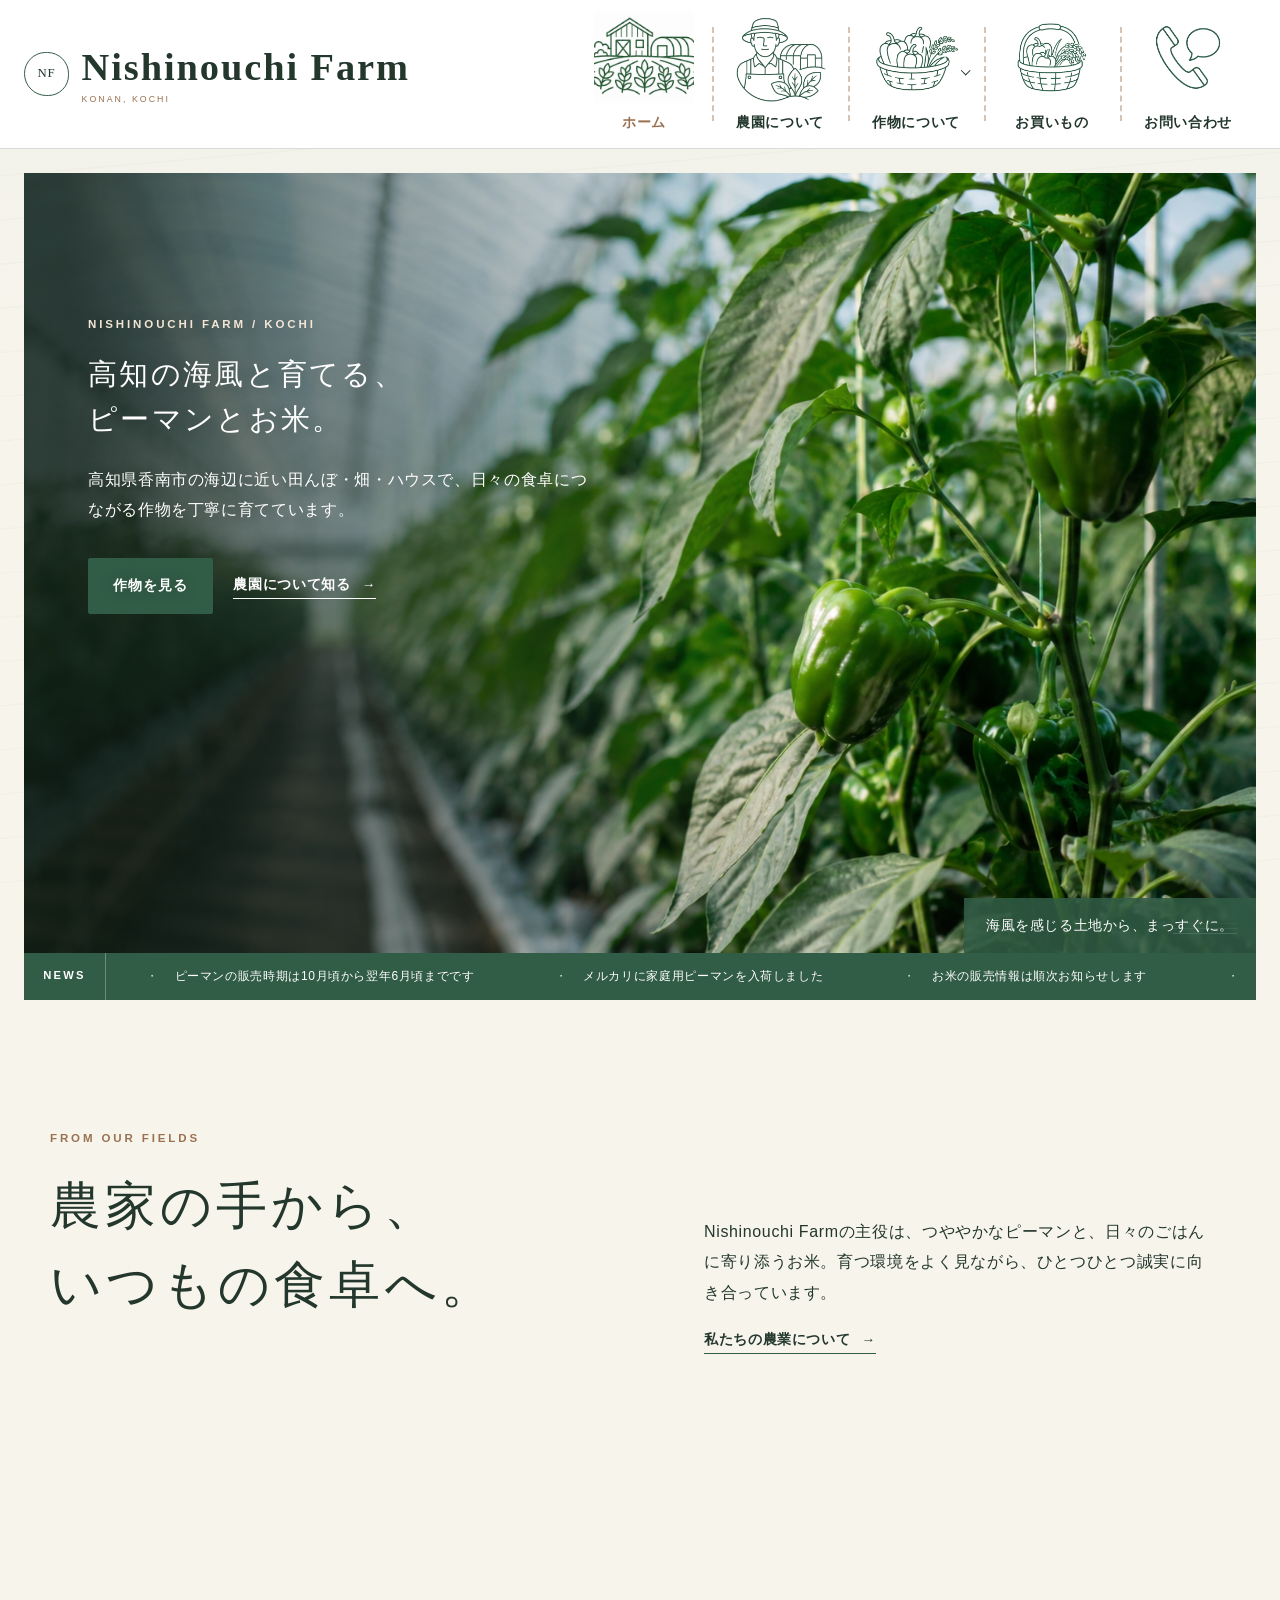
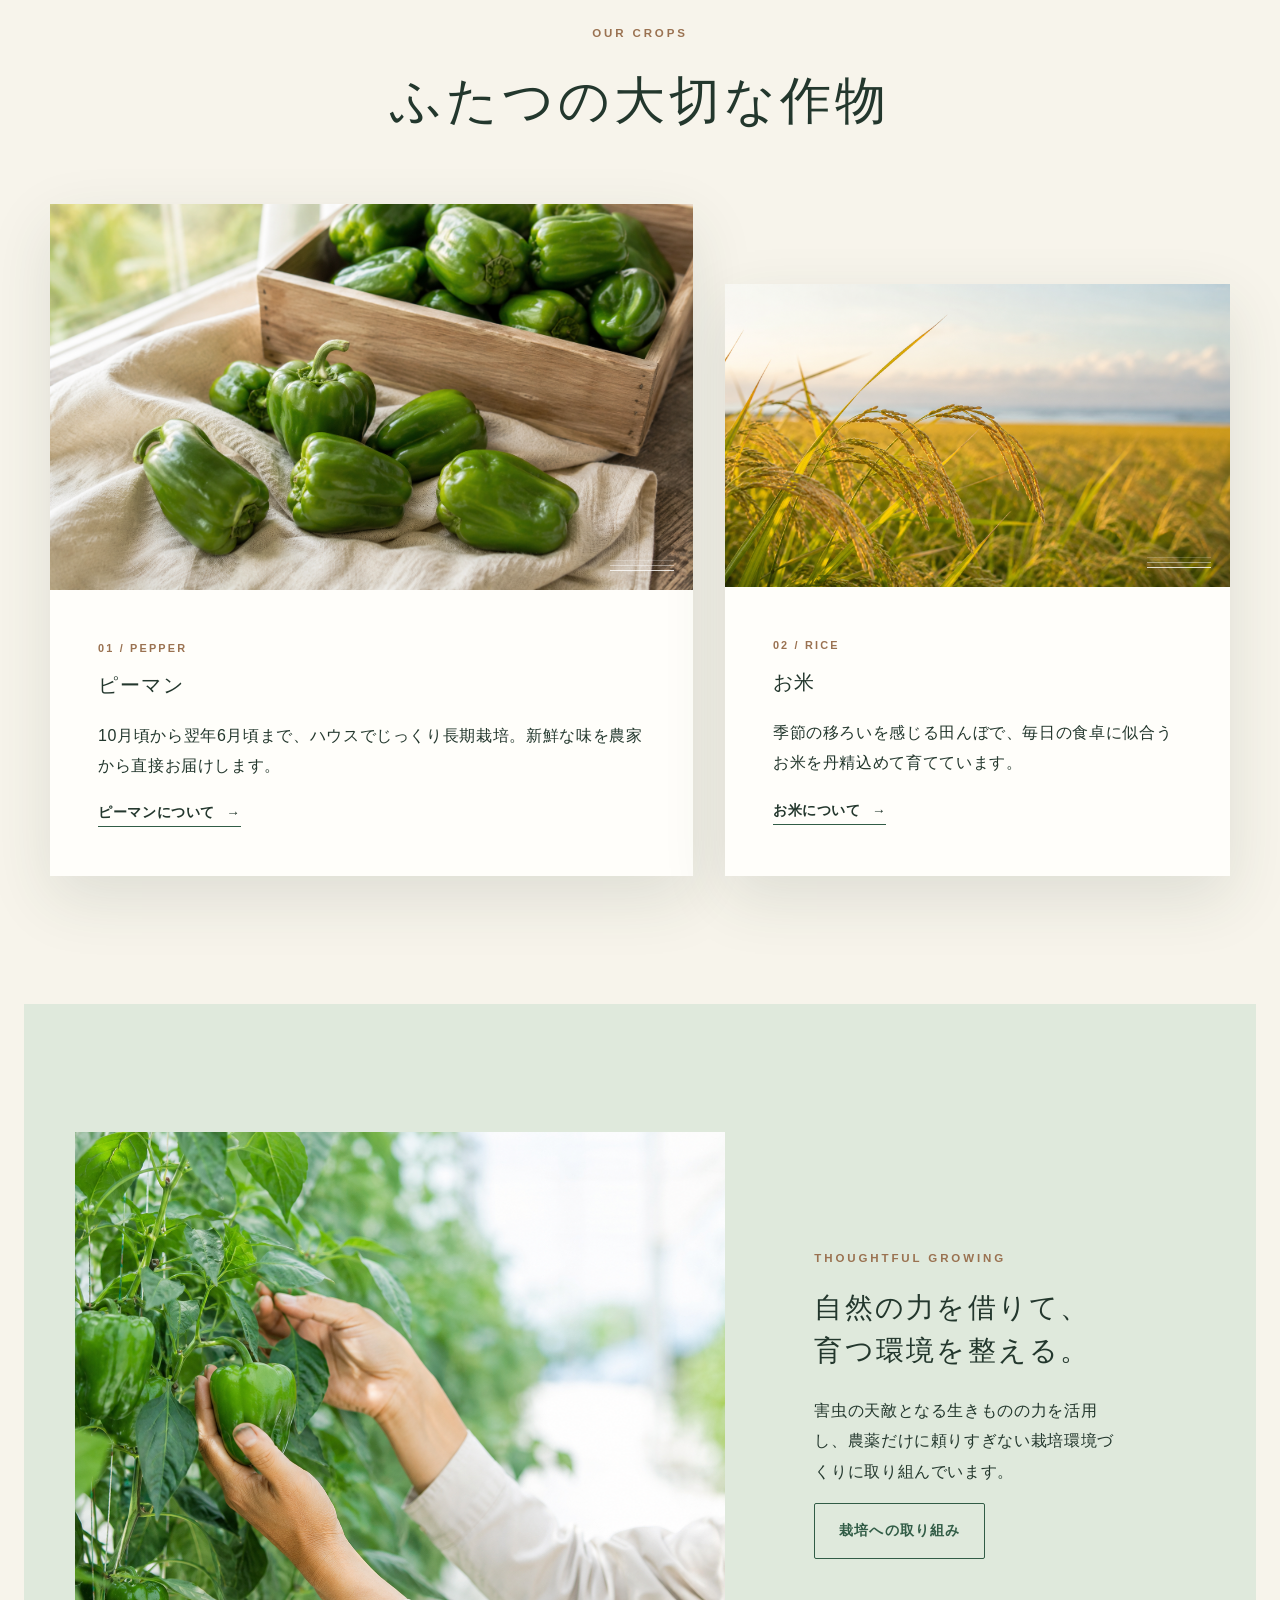
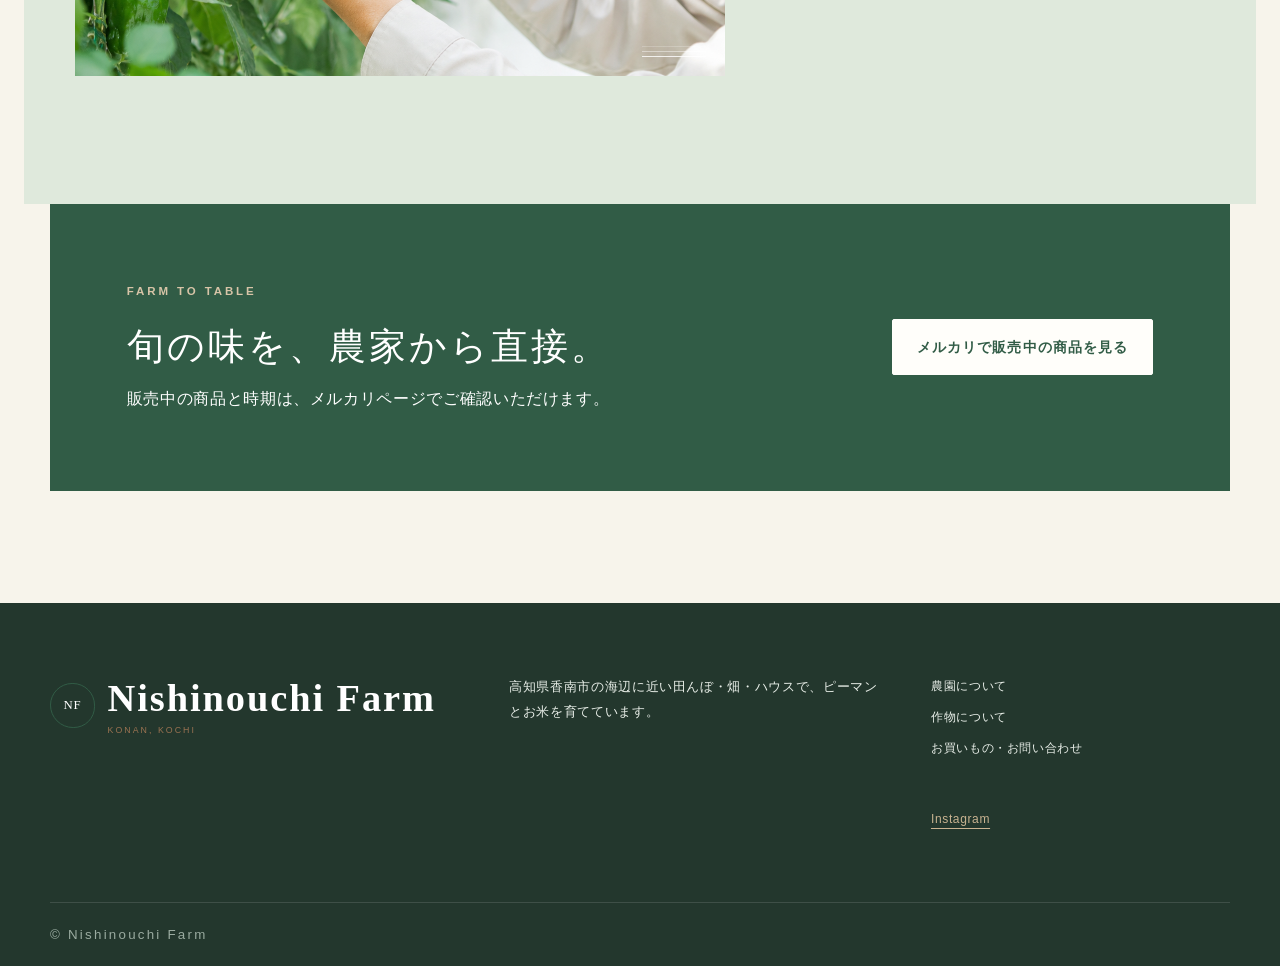
==== commit 047077a3: "Add files via upload" ====
--- a/index.html
+++ b/index.html
@@ -110,7 +110,7 @@
       <div class="feature-photo photo-placeholder photo-house reveal" role="img" aria-label="ピーマンハウスでの作業風景を入れる場所"></div>
       <div class="feature-copy reveal">
         <p class="eyebrow">Thoughtful growing</p>
-        <h2>自然の力も借りながら、<br>育つ環境を整える。</h2>
+        <h2>自然の力を借りて、<br>育つ環境を整える。</h2>
         <p>害虫の天敵となる生きものの力を活用し、農薬だけに頼りすぎない栽培環境づくりに取り組んでいます。</p>
         <a class="button button-outline" href="about.html#approach">栽培への取り組み</a>
       </div>
--- a/style.css
+++ b/style.css
@@ -48,6 +48,7 @@
   font-weight: 500;
   letter-spacing: 0.08em;
   line-break: strict;
+  word-break: auto-phrase;
   line-height: 1.55;
   text-wrap: balance;
 }
@@ -207,8 +208,8 @@
 }
 .icon-farm { background-image: url("assets/icons/nav-farm.png?v=3"); }
 .icon-home {
-  background-image: url("data:image/svg+xml,%3Csvg xmlns='http://www.w3.org/2000/svg' viewBox='0 0 100 100'%3E%3Cg fill='none' stroke='%23315c46' stroke-width='4' stroke-linecap='round' stroke-linejoin='round'%3E%3Cpath d='M20 48 50 22l30 26v31H20Z'/%3E%3Cpath d='M40 79V57h20v22M32 40V25h12'/%3E%3C/g%3E%3C/svg%3E");
-  background-size: 82%;
+  background-image: url("assets/icons/nav-home.png?v=2");
+  background-size: 245%;
 }
 .icon-crops { background-image: url("assets/icons/nav-crops.png?v=3"); }
 .icon-shop { background-image: url("assets/icons/nav-shop.png?v=3"); }
@@ -344,7 +345,7 @@
 .feature-band { display: grid; grid-template-columns: 1.15fr .85fr; width: min(calc(100% - 3rem), 1400px); padding-inline: clamp(0rem, 4vw, 4rem); align-items: center; background: var(--green-light); }
 .feature-photo { min-height: 34rem; }
 .feature-copy { padding: clamp(2rem, 7vw, 6rem); }
-.feature-copy h2 { font-size: var(--heading-feature); }
+.feature-copy h2 { font-size: clamp(1.6rem, 2.3vw, 1.75rem); }
 .feature-copy p:not(.eyebrow) { max-width: 32rem; }
 .shop-callout { display: flex; width: min(calc(100% - 3rem), var(--max-width)); margin-bottom: 7rem; padding: clamp(2.5rem, 6vw, 5rem); align-items: center; justify-content: space-between; gap: 2rem; color: white; background: var(--green); }
 .shop-callout h2 { margin-bottom: .5rem; font-size: var(--heading-concept); }
@@ -358,6 +359,7 @@
 .page-hero-copy p:last-child { max-width: 30rem; }
 .page-hero-photo { min-height: 28rem; }
 .story-section { display: grid; grid-template-columns: .85fr 1.15fr; gap: clamp(3rem, 10vw, 10rem); }
+.story-section h2 { font-size: var(--heading-concept); }
 .story-copy { max-width: 38rem; }
 .environment-grid { display: grid; grid-template-columns: 1.15fr .85fr; gap: clamp(3rem, 8vw, 7rem); align-items: center; }
 .environment-photo { min-height: 34rem; }
@@ -381,6 +383,7 @@
 .crop-anchor-nav a + a { border-left: 1px solid var(--line); }
 .crop-anchor-nav span { margin-right: 1rem; color: var(--soil); font-size: .7rem; }
 .product-detail { display: grid; grid-template-columns: .75fr 1.25fr; gap: clamp(2.5rem, 7vw, 7rem); scroll-margin-top: 7rem; }
+.product-intro h2, .shop-copy h2, .contact-intro h2, .social-band h2 { font-size: var(--heading-concept); }
 .product-main-photo { min-height: 38rem; }
 .product-points { display: grid; grid-column: 1 / -1; grid-template-columns: repeat(3, 1fr); gap: 1.25rem; }
 .point-card { padding: 2rem; border-top: 2px solid var(--green); background: var(--white); }
@@ -475,23 +478,78 @@
 }
 
 @media (max-width: 600px) {
-  body { font-size: .9375rem; }
+  body { font-size: .9375rem; line-height: 1.8; }
   h1, .hero-copy h1, .about-hero .page-hero-copy h1, .simple-page-hero h1 { font-size: clamp(1.6rem, calc(10vw - 14px), 2.5rem); }
-  h2 { font-size: clamp(1.9rem, 10vw, 2.7rem); }
+  h2 { font-size: clamp(1.65rem, 7.2vw, 1.9rem); }
   .feature-copy h2, .environment-copy h2, .shop-callout h2 { font-size: 1.6rem; }
-  .story-section h2, .approach-section h2, .next-link h2 { font-size: 1.9rem; }
+  .story-section h2, .approach-section h2, .next-link h2 { font-size: 1.75rem; }
+  .product-intro h2, .shop-copy h2, .sample-products h2, .contact-intro h2, .social-band h2 { font-size: 1.75rem; }
+  h1, h2, h3 { line-height: 1.45; letter-spacing: .045em; text-wrap: pretty; }
+  p { margin-bottom: 1rem; }
   .logo-text strong { font-size: 1.35rem; }
-  .hero { min-height: 39rem; }
+  .section { padding-block: 3.25rem; }
+  .section-heading { max-width: 22rem; }
+  .section-heading.centered { text-align: left; }
+  .eyebrow { margin-bottom: .65rem; }
+  .button-row { gap: .75rem 1rem; margin-top: 1.5rem; }
+
+  .hero { min-height: 36rem; }
+  .hero-copy { padding: 5.5rem 1.5rem 3.75rem; }
+  .hero-copy p:not(.eyebrow) { max-width: 19rem; }
   .hero-caption { display: none; }
   .ticker-label { display: none; }
+  .ticker-track span { padding: .65rem 1.5rem; }
+
+  .intro-section, .story-section, .environment-grid, .product-detail, .shop-section, .contact-section {
+    gap: 1.75rem;
+  }
+  .crop-grid { gap: 1.25rem; margin-top: 2rem; }
+  .crop-card-body { padding: 1.5rem; }
+  .crop-card-body p:last-of-type { margin-bottom: .75rem; }
+  .feature-photo, .environment-photo, .product-main-photo, .shop-visual { min-height: 18rem; }
+  .feature-copy { padding: 2rem 1.5rem 2.25rem; }
+  .feature-copy .button { margin-top: .25rem; }
+
+  .page-hero { min-height: 0; margin-top: 1rem; }
+  .page-hero-photo { min-height: 17rem; }
+  .page-hero-copy { padding: 2rem 1.5rem 2.25rem; }
+  .page-hero-copy p:last-child { margin-bottom: 0; }
+
+  .fact-list { margin-top: 1.5rem; }
+  .approach-grid { gap: .75rem; margin-top: 2rem; }
+  .approach-card { min-height: 0; padding: 1.5rem; }
+  .approach-card span { font-size: 2rem; }
+  .approach-card h3 { margin-bottom: .6rem; }
+  .approach-card p { margin-bottom: 0; }
+  .result-band { padding: 2.75rem 1rem; }
+  .next-link { padding-block: 3rem; }
+
+  .crop-anchor-nav { margin-top: 2rem; }
   .crop-anchor-nav, .sample-grid { grid-template-columns: 1fr; }
+  .crop-anchor-nav a { padding: .85rem 1.25rem; }
   .crop-anchor-nav a + a { border-top: 1px solid var(--line); border-left: 0; }
+  .product-detail { row-gap: 1.75rem; }
+  .product-points { gap: .75rem; }
+  .point-card { padding: 1.35rem 1.5rem; }
+  .point-card h3 { margin-bottom: .5rem; }
+  .point-card p { margin-bottom: 0; }
+  .use-band { padding: 1.5rem; }
+  .rice-note { padding: 1.5rem; text-align: left; }
+
+  .simple-page-hero { padding: 4rem 0 2.5rem; text-align: left; }
+  .sample-products { padding-top: 2.5rem; }
+  .sample-grid { gap: .9rem; margin-top: 1.75rem; }
+  .sample-card { padding: 1.5rem; }
+  .purchase-note { margin-top: 1.25rem; padding: 1.25rem; }
   .shop-callout, .social-band { align-items: stretch; flex-direction: column; text-align: left; }
+  .shop-callout { margin-bottom: 3.5rem; padding: 2rem 1.5rem; }
   .shop-callout .button, .social-band .button { width: 100%; }
+  .social-band { padding: 1.75rem 1.5rem; }
   .use-list { grid-template-columns: 1fr; }
   .fact-list div, .sample-card dl div { grid-template-columns: 6.5rem 1fr; }
   .contact-form { padding: 1.5rem; }
-  .footer-main { grid-template-columns: 1fr; padding-block: 3rem; }
+  .form-field { margin-bottom: 1.15rem; }
+  .footer-main { grid-template-columns: 1fr; padding-block: 2.5rem; gap: 1.5rem; }
 }
 
 @media (prefers-reduced-motion: reduce) {
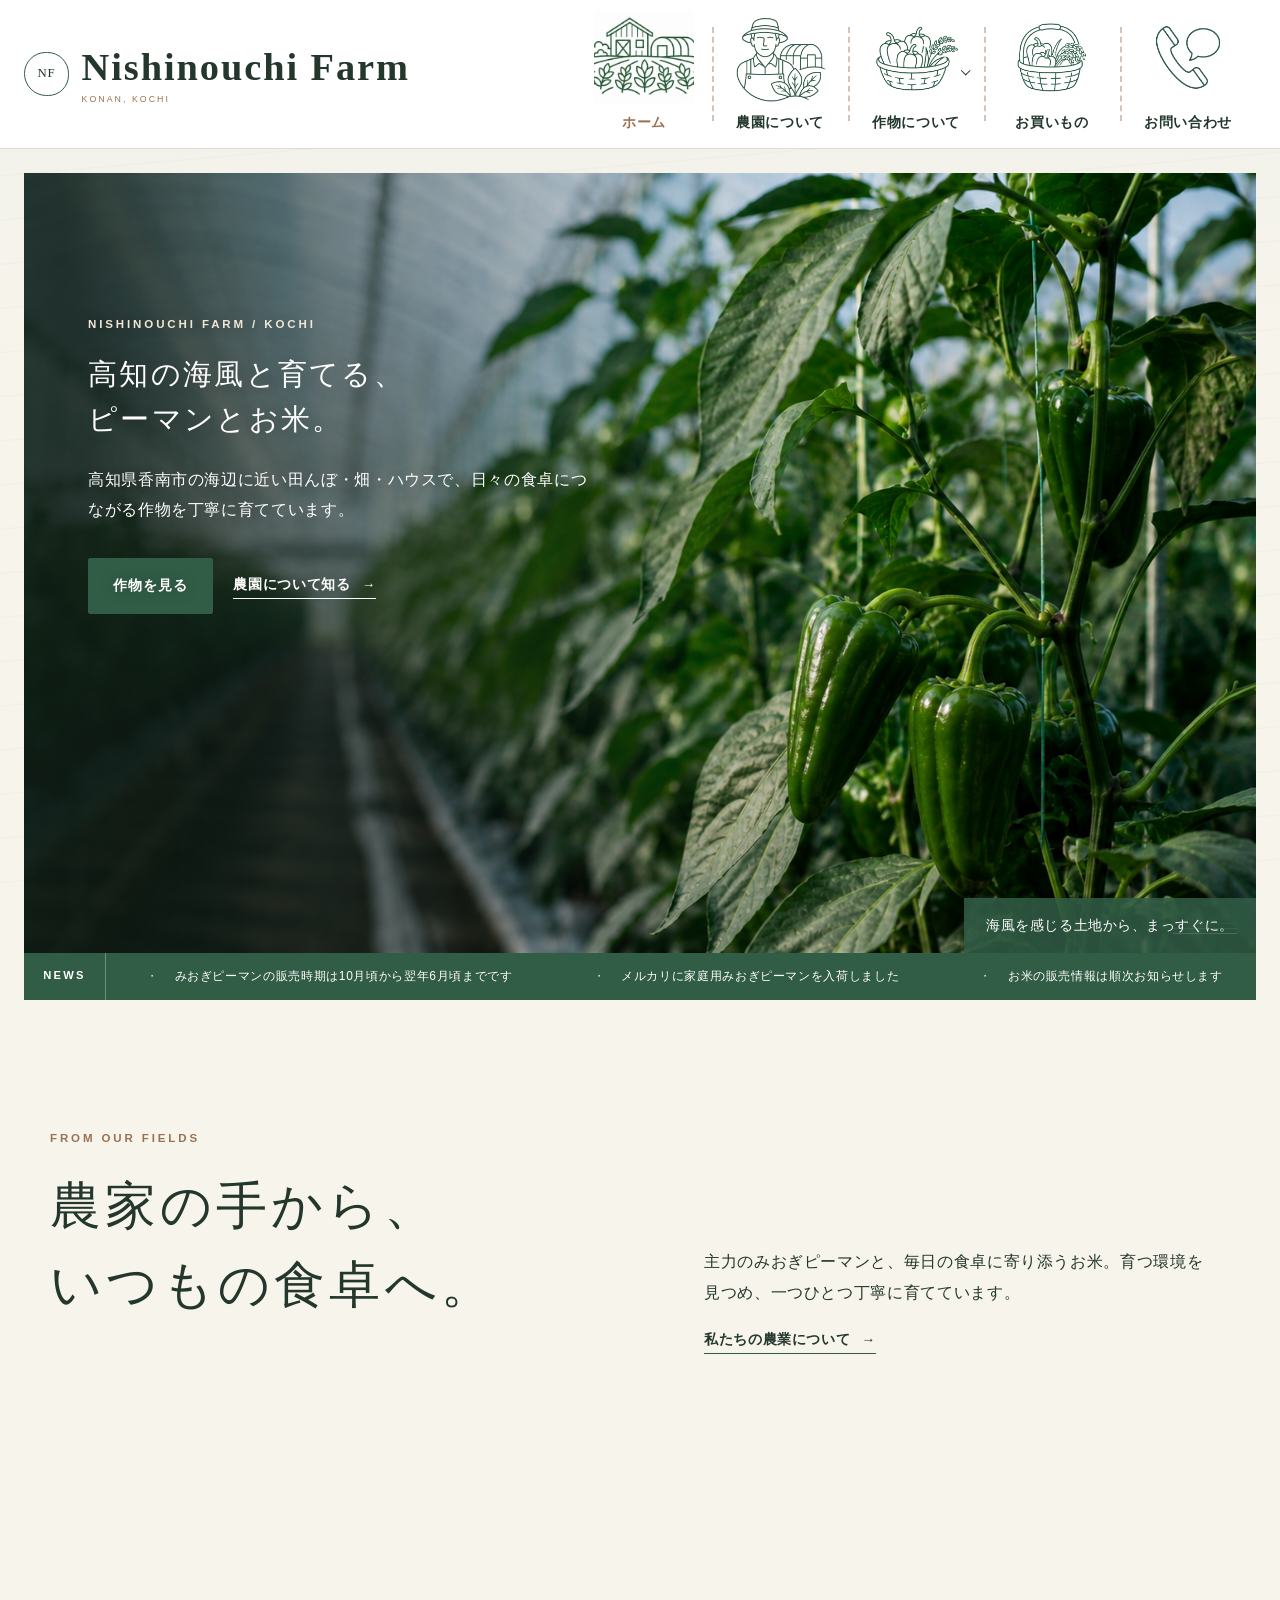
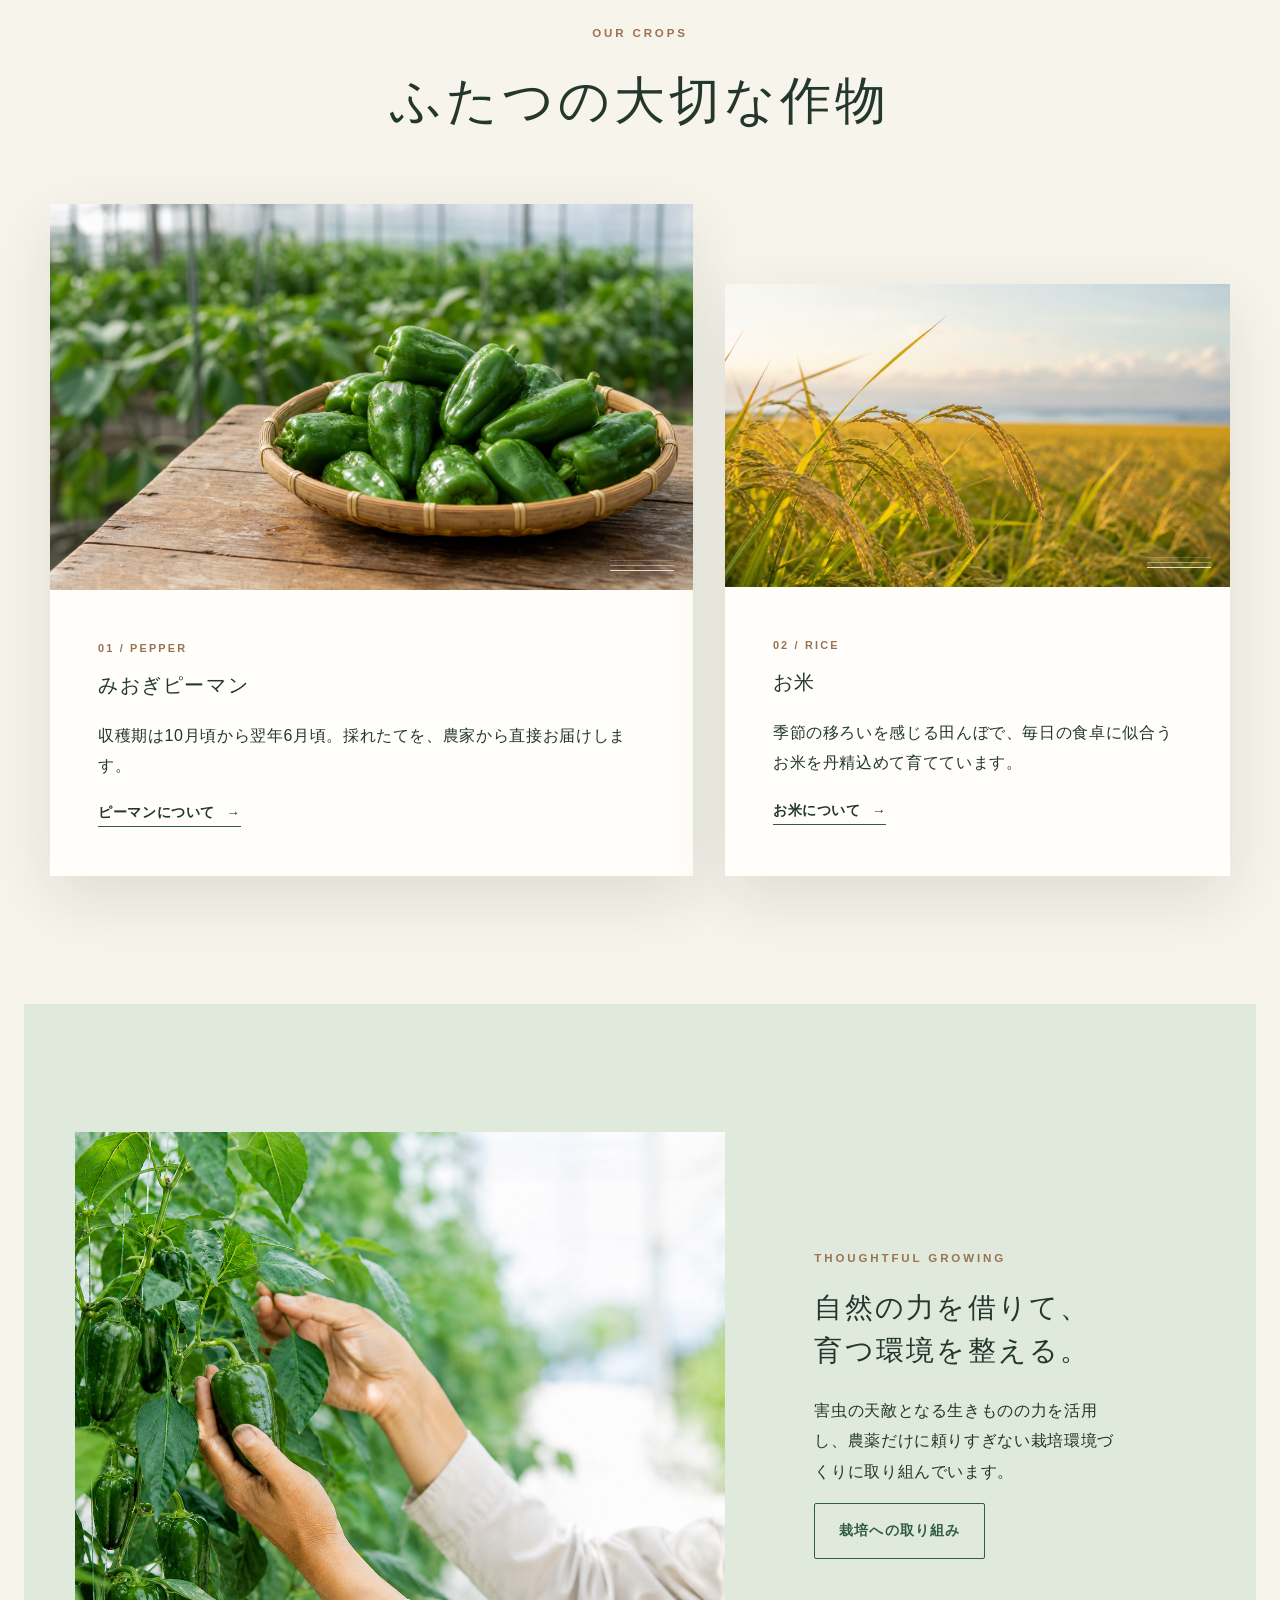
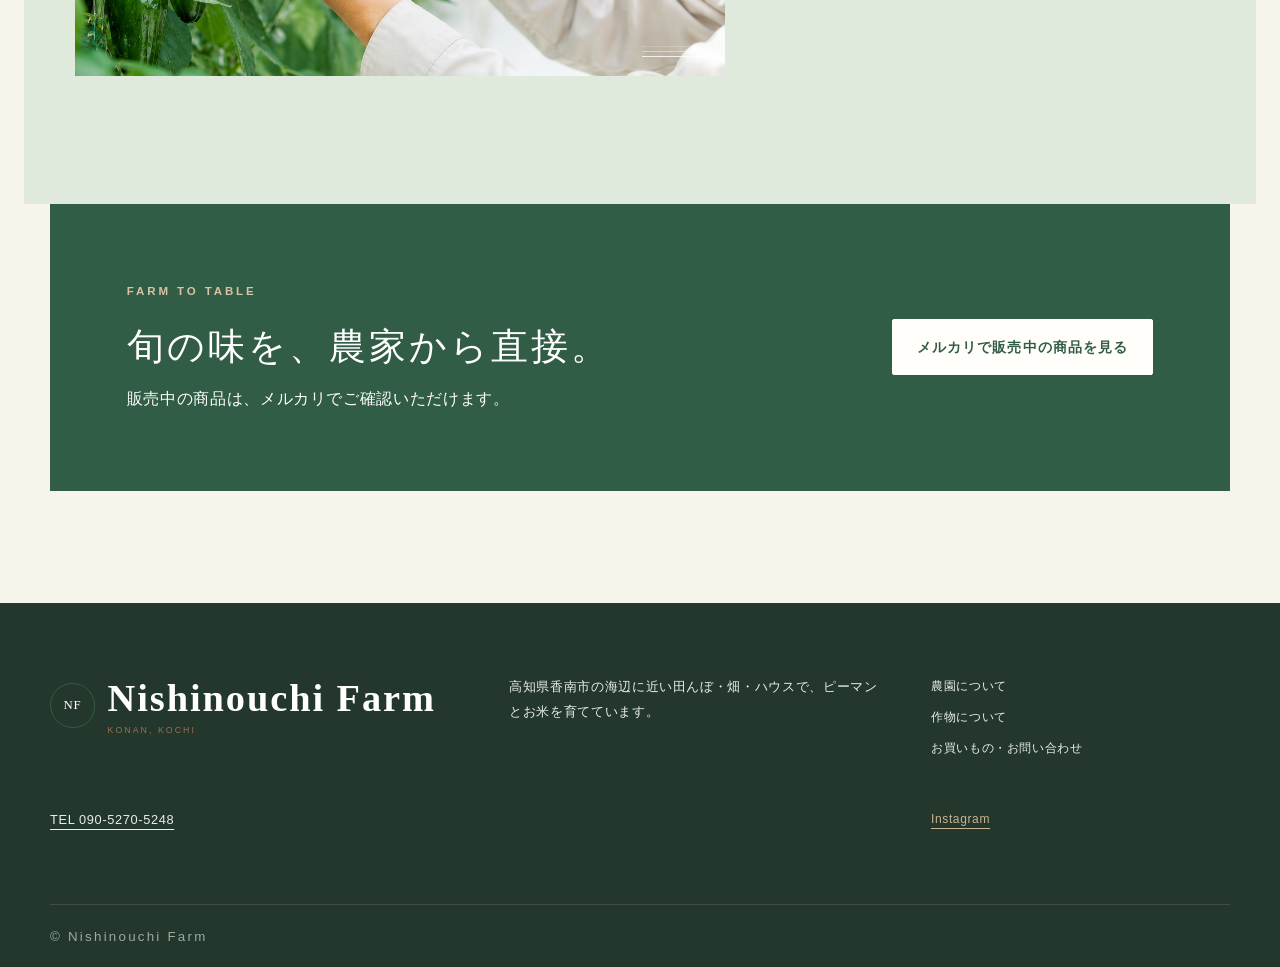
==== commit 3fe05e2a: "Add files via upload" ====
--- a/index.html
+++ b/index.html
@@ -58,11 +58,11 @@
       <p class="ticker-label">NEWS</p>
       <div class="ticker-window">
         <div class="ticker-track">
-          <span>ピーマンの販売時期は10月頃から翌年6月頃までです</span>
-          <span>メルカリに家庭用ピーマンを入荷しました</span>
+          <span>みおぎピーマンの販売時期は10月頃から翌年6月頃までです</span>
+          <span>メルカリに家庭用みおぎピーマンを入荷しました</span>
           <span>お米の販売情報は順次お知らせします</span>
-          <span aria-hidden="true">ピーマンの販売時期は10月頃から翌年6月頃までです</span>
-          <span aria-hidden="true">メルカリに家庭用ピーマンを入荷しました</span>
+          <span aria-hidden="true">みおぎピーマンの販売時期は10月頃から翌年6月頃までです</span>
+          <span aria-hidden="true">メルカリに家庭用みおぎピーマンを入荷しました</span>
           <span aria-hidden="true">お米の販売情報は順次お知らせします</span>
         </div>
       </div>
@@ -74,7 +74,7 @@
         <h2>農家の手から、<br>いつもの食卓へ。</h2>
       </div>
       <div class="intro-copy reveal">
-        <p>Nishinouchi Farmの主役は、つややかなピーマンと、日々のごはんに寄り添うお米。育つ環境をよく見ながら、ひとつひとつ誠実に向き合っています。</p>
+        <p>主力のみおぎピーマンと、毎日の食卓に寄り添うお米。育つ環境を見つめ、一つひとつ丁寧に育てています。</p>
         <a class="text-link" href="about.html">私たちの農業について</a>
       </div>
     </section>
@@ -89,8 +89,8 @@
           <div class="photo-placeholder photo-pepper" role="img" aria-label="収穫したピーマンの写真を入れる場所"></div>
           <div class="crop-card-body">
             <p class="card-number">01 / PEPPER</p>
-            <h3>ピーマン</h3>
-            <p>10月頃から翌年6月頃まで、ハウスでじっくり長期栽培。新鮮な味を農家から直接お届けします。</p>
+            <h3>みおぎピーマン</h3>
+            <p>収穫期は10月頃から翌年6月頃。採れたてを、農家から直接お届けします。</p>
             <a class="text-link" href="products.html#pepper">ピーマンについて</a>
           </div>
         </article>
@@ -120,7 +120,7 @@
       <div>
         <p class="eyebrow">Farm to table</p>
         <h2>旬の味を、農家から直接。</h2>
-        <p>販売中の商品と時期は、メルカリページでご確認いただけます。</p>
+        <p>販売中の商品は、メルカリでご確認いただけます。</p>
       </div>
       <a class="button button-light" href="https://jp.mercari.com/user/profile/307717731?utm_medium=share&amp;utm_source=ios" target="_blank" rel="noopener noreferrer">メルカリで販売中の商品を見る</a>
     </section>
@@ -133,6 +133,7 @@
       <nav class="footer-nav" aria-label="フッターナビゲーション">
         <a href="about.html">農園について</a><a href="products.html">作物について</a><a href="shop-contact.html">お買いもの・お問い合わせ</a>
       </nav>
+      <a class="footer-phone phone-link" href="tel:09052705248">TEL 090-5270-5248</a>
       <a class="instagram-link is-placeholder" href="#" aria-label="Instagram（URL設定前）">Instagram</a>
     </div>
     <p class="copyright"><small>&copy; Nishinouchi Farm</small></p>
--- a/style.css
+++ b/style.css
@@ -282,16 +282,16 @@
   background: rgba(255, 255, 255, 0.8);
   box-shadow: 0 -5px 0 rgba(255, 255, 255, 0.42), 0 -10px 0 rgba(255, 255, 255, 0.2);
 }
-.photo-farm { background-image: url("assets/images/home-hero.png"); background-position: center; }
-.photo-pepper { background-image: url("assets/images/home-pepper.png"); background-position: center 52%; }
+.photo-farm { background-image: url("assets/images/home-hero-miogi.png"); background-position: center; }
+.photo-pepper { background-image: url("assets/images/home-pepper-miogi.png"); background-position: center 52%; }
 .photo-rice { background-image: url("assets/images/home-rice.png"); background-position: center 58%; }
-.photo-house { background-image: url("assets/images/home-greenhouse.png"); background-position: 35% center; }
+.photo-house { background-image: url("assets/images/home-greenhouse-miogi.png"); background-position: 35% center; }
 .photo-field { background-image: url("assets/images/about-hero.png"); background-position: center 65%; }
 .photo-sea-field { background-image: url("assets/images/about-landscape.png"); background-position: center; }
-.photo-crops { background-image: url("assets/images/products-hero.png"); background-position: center 58%; }
-.photo-pepper-detail { background-image: url("assets/images/products-pepper.png"); background-position: center; }
+.photo-crops { background-image: url("assets/images/products-hero-miogi.png"); background-position: center 58%; }
+.photo-pepper-detail { background-image: url("assets/images/products-pepper-miogi.png"); background-position: center; }
 .photo-rice-detail { background-image: url("assets/images/products-rice.png"); background-position: center; }
-.photo-box { background-image: url("assets/images/shop-package.png"); background-position: center; }
+.photo-box { background-image: url("assets/images/shop-package-miogi.png"); background-position: center; }
 
 /* Home */
 .hero {
@@ -422,6 +422,8 @@
 .footer-main > p { max-width: 27rem; font-size: .8rem; }
 .footer-nav { display: grid; align-content: start; gap: .5rem; }
 .footer-nav a, .instagram-link { font-size: .75rem; }
+.phone-link { white-space: nowrap; }
+.footer-phone { align-self: start; color: #e8eee8; font-size: .8rem; text-decoration: underline; text-underline-offset: .3rem; }
 .instagram-link { grid-column: 3; color: #c9b391; text-decoration: underline; text-underline-offset: .3rem; }
 .copyright { width: min(calc(100% - 3rem), var(--max-width)); margin: 0 auto; padding: 1rem 0; border-top: 1px solid rgba(255,255,255,.12); color: #9aaba0; font-family: Arial, sans-serif; letter-spacing: .14em; }
 .is-placeholder { cursor: not-allowed; }
@@ -479,6 +481,10 @@
 
 @media (max-width: 600px) {
   body { font-size: .9375rem; line-height: 1.8; }
+  main p { word-break: auto-phrase; text-wrap: pretty; }
+  .page-hero-copy p, .crop-card-body p, .environment-copy > p, .product-intro p, .rice-note p, .shop-callout p {
+    letter-spacing: .02em;
+  }
   h1, .hero-copy h1, .about-hero .page-hero-copy h1, .simple-page-hero h1 { font-size: clamp(1.6rem, calc(10vw - 14px), 2.5rem); }
   h2 { font-size: clamp(1.65rem, 7.2vw, 1.9rem); }
   .feature-copy h2, .environment-copy h2, .shop-callout h2 { font-size: 1.6rem; }
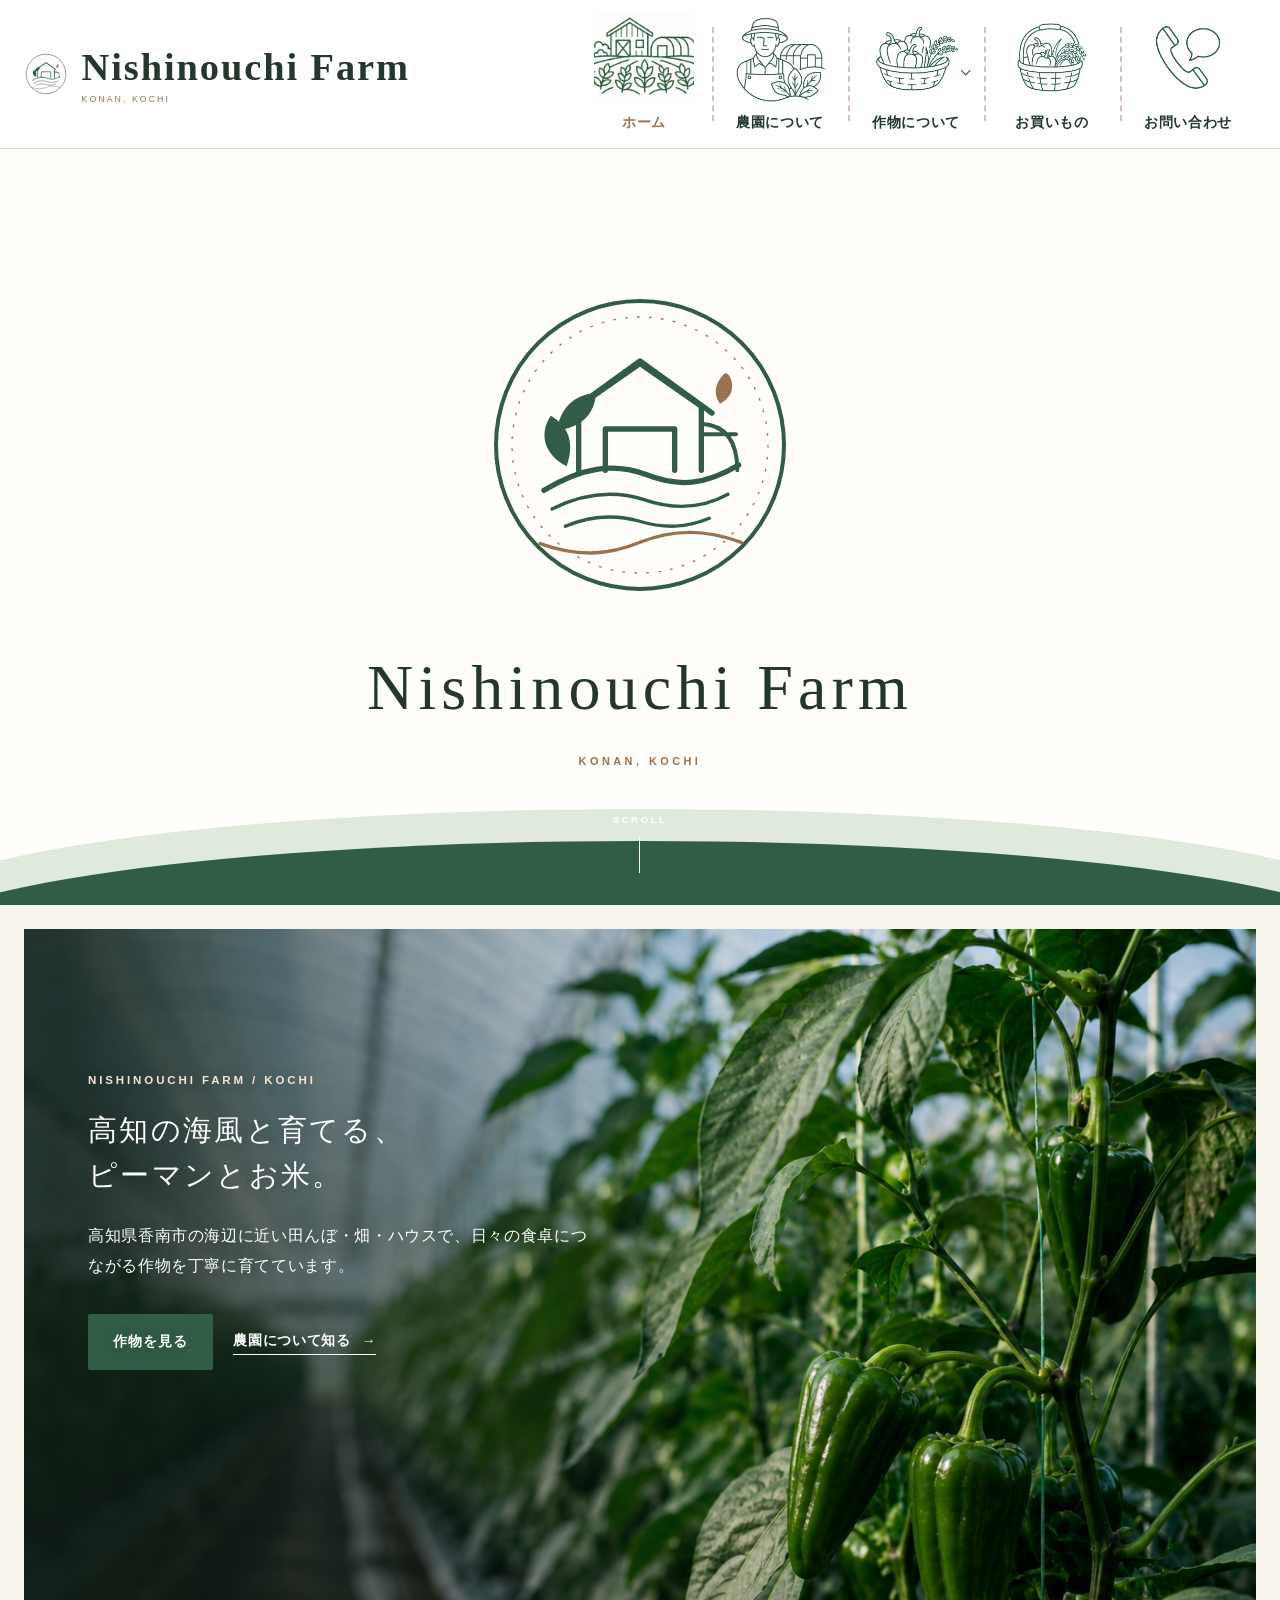
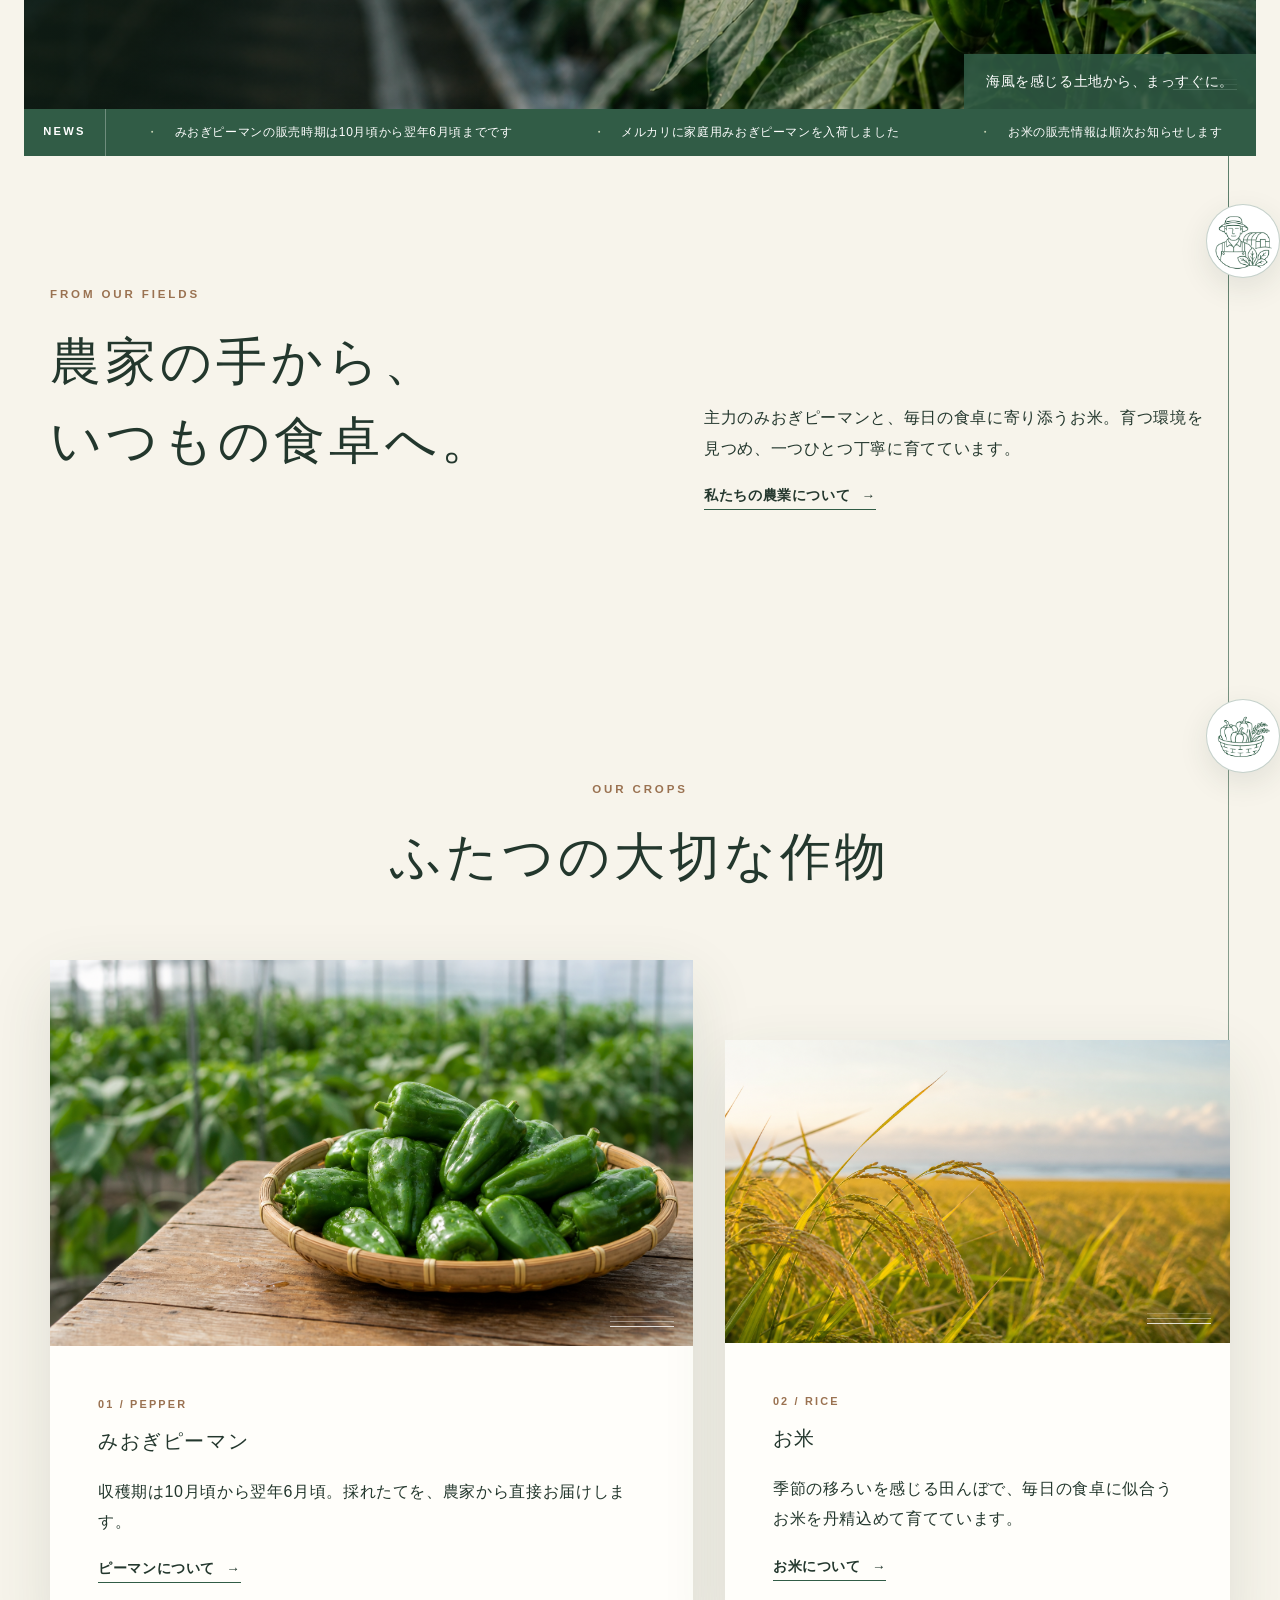
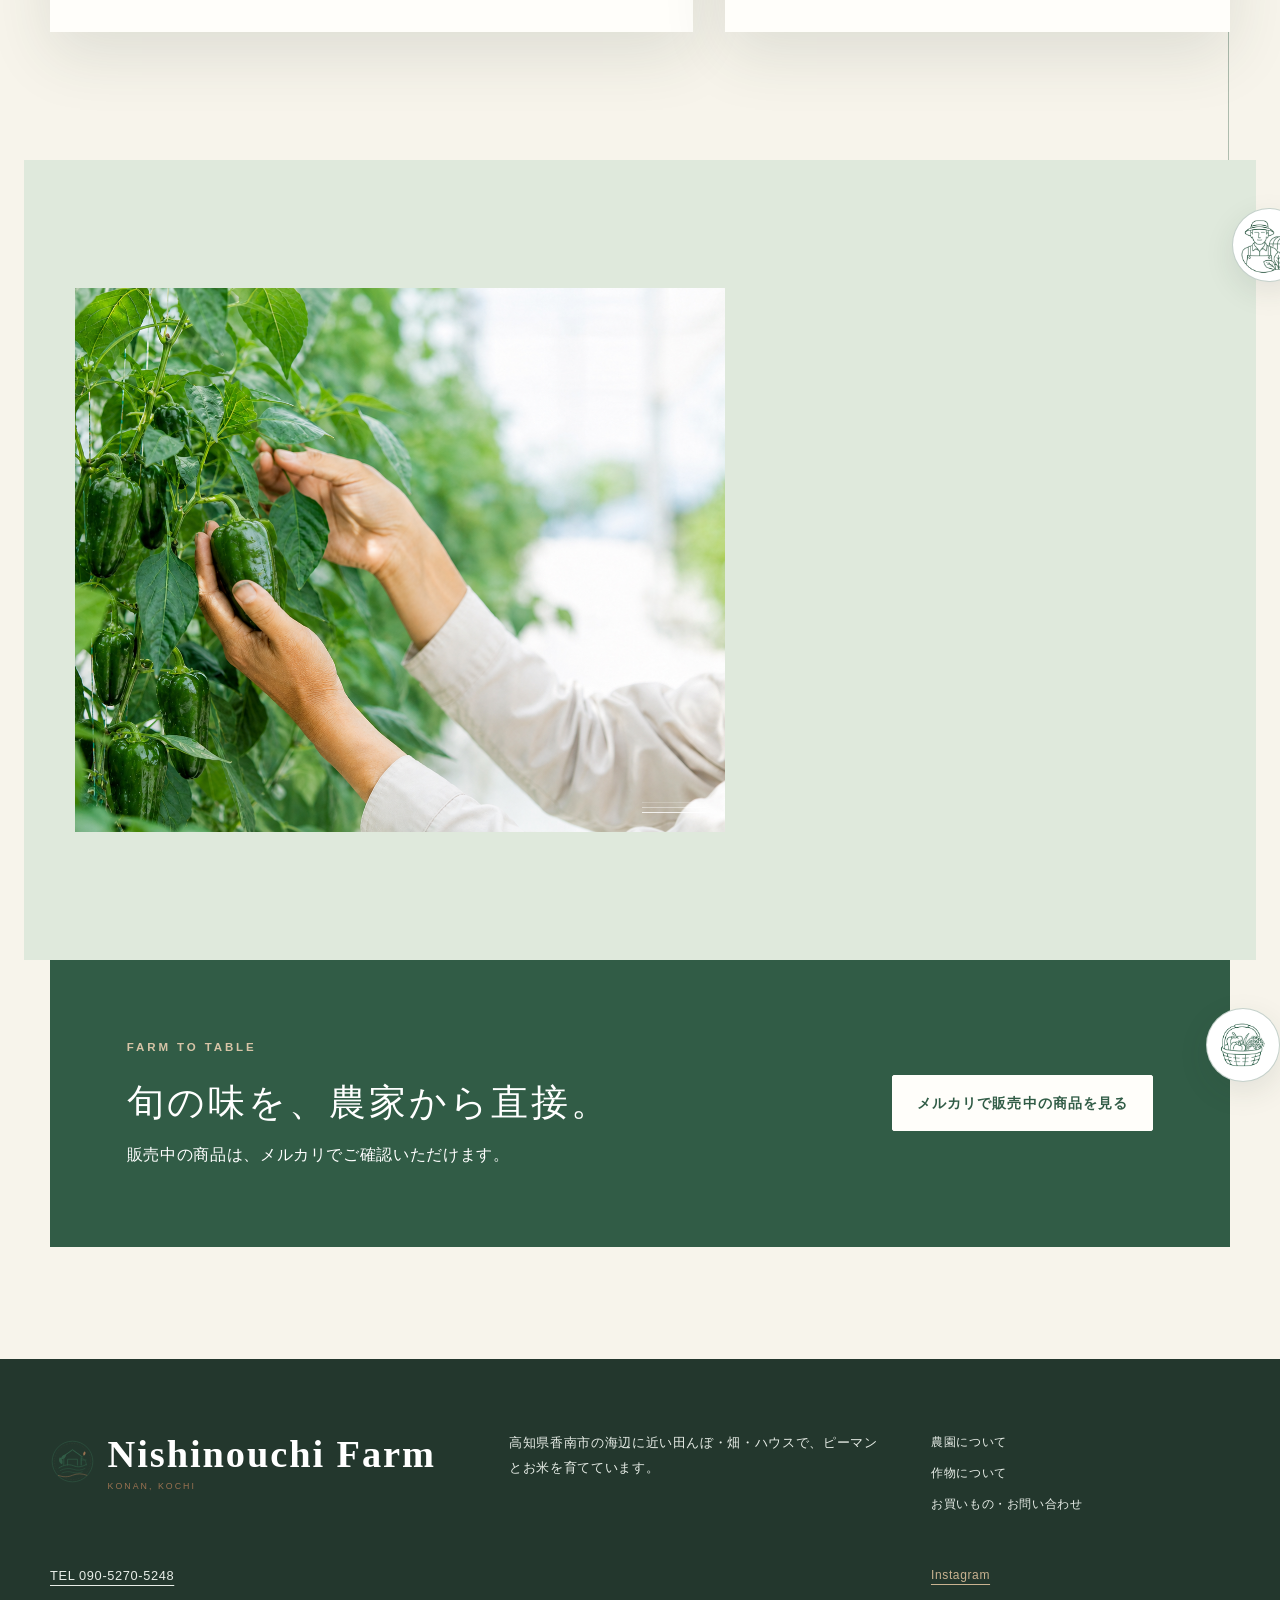
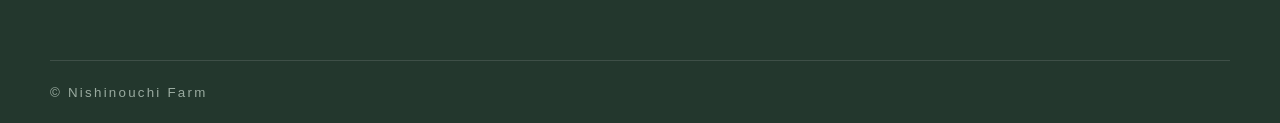
==== commit 3d2f63e9: "Add files via upload" ====
--- a/index.html
+++ b/index.html
@@ -38,8 +38,16 @@
     </div>
   </header>
 
-  <main id="main">
-    <section class="hero">
+  <main id="main" class="home-main">
+    <section class="brand-intro" aria-label="Nishinouchi Farm">
+      <div class="brand-lockup">
+        <img class="brand-symbol" src="assets/icons/brand-mark.svg" alt="">
+        <p class="brand-name">Nishinouchi Farm</p>
+        <p class="brand-place">KONAN, KOCHI</p>
+      </div>
+      <a class="intro-scroll" href="#home-hero">SCROLL</a>
+    </section>
+    <section class="hero" id="home-hero">
       <div class="hero-photo photo-placeholder photo-farm" role="img" aria-label="海辺に近い田畑とハウスの写真を入れる場所"></div>
       <div class="hero-copy">
         <p class="eyebrow">Nishinouchi Farm / Kochi</p>
@@ -68,7 +76,7 @@
       </div>
     </aside>
 
-    <section class="section intro-section">
+    <section class="section intro-section flow-step flow-fields">
       <div class="section-heading reveal">
         <p class="eyebrow">From our fields</p>
         <h2>農家の手から、<br>いつもの食卓へ。</h2>
@@ -79,7 +87,7 @@
       </div>
     </section>
 
-    <section class="section crops-section" aria-labelledby="crops-title">
+    <section class="section crops-section flow-step flow-crops" aria-labelledby="crops-title">
       <div class="section-heading centered reveal">
         <p class="eyebrow">Our crops</p>
         <h2 id="crops-title">ふたつの大切な作物</h2>
@@ -106,7 +114,7 @@
       </div>
     </section>
 
-    <section class="section feature-band">
+    <section class="section feature-band flow-step flow-growing">
       <div class="feature-photo photo-placeholder photo-house reveal" role="img" aria-label="ピーマンハウスでの作業風景を入れる場所"></div>
       <div class="feature-copy reveal">
         <p class="eyebrow">Thoughtful growing</p>
@@ -116,7 +124,7 @@
       </div>
     </section>
 
-    <section class="section shop-callout reveal">
+    <section class="section shop-callout reveal flow-step flow-shop">
       <div>
         <p class="eyebrow">Farm to table</p>
         <h2>旬の味を、農家から直接。</h2>
--- a/style.css
+++ b/style.css
@@ -149,10 +149,10 @@
   width: 2.8rem;
   height: 2.8rem;
   place-items: center;
-  border: 1px solid var(--green);
-  border-radius: 50% 50% 48% 52%;
+  border: 0;
+  background: url("assets/icons/brand-mark.svg") center / contain no-repeat;
   font-family: Georgia, serif;
-  font-size: 0.8rem;
+  font-size: 0;
 }
 .logo-text { display: grid; gap: 0.25rem; }
 .logo-text strong { font-family: Georgia, "Times New Roman", "Yu Mincho", serif; font-size: clamp(2rem, 3vw, 2.8rem); letter-spacing: 0.05em; white-space: nowrap; }
@@ -199,21 +199,18 @@
   background-color: #fff;
   background-position: center;
   background-repeat: no-repeat;
-  background-size: 165%;
+  background-size: contain;
   transition: transform 0.25s;
 }
 .global-nav a:hover .nav-icon-placeholder,
 .global-nav a:focus-visible .nav-icon-placeholder {
   transform: translateY(-2px);
 }
-.icon-farm { background-image: url("assets/icons/nav-farm.png?v=3"); }
-.icon-home {
-  background-image: url("assets/icons/nav-home.png?v=2");
-  background-size: 245%;
-}
-.icon-crops { background-image: url("assets/icons/nav-crops.png?v=3"); }
-.icon-shop { background-image: url("assets/icons/nav-shop.png?v=3"); }
-.icon-contact { background-image: url("assets/icons/nav-contact.png?v=3"); }
+.icon-farm { background-image: url("assets/icons/nav-farm.png?v=3"); background-size: 165%; }
+.icon-home { background-image: url("assets/icons/nav-home.png?v=2"); background-size: 245%; }
+.icon-crops { background-image: url("assets/icons/nav-crops.png?v=3"); background-size: 165%; }
+.icon-shop { background-image: url("assets/icons/nav-shop.png?v=3"); background-size: 165%; }
+.icon-contact { background-image: url("assets/icons/nav-contact.png?v=3"); background-size: 165%; }
 .has-dropdown { position: relative; }
 .dropdown-button {
   position: absolute;
@@ -294,6 +291,69 @@
 .photo-box { background-image: url("assets/images/shop-package-miogi.png"); background-position: center; }
 
 /* Home */
+.brand-intro {
+  position: relative;
+  display: grid;
+  min-height: calc(100svh - 9rem);
+  padding: 4rem 1.5rem;
+  overflow: hidden;
+  place-items: center;
+  text-align: center;
+  background: var(--white);
+}
+.brand-intro::before,
+.brand-intro::after {
+  position: absolute;
+  right: -8%;
+  bottom: -7rem;
+  left: -8%;
+  height: 13rem;
+  border-radius: 50% 50% 0 0;
+  content: "";
+  transform-origin: bottom;
+  animation: intro-land 1.4s .35s ease both;
+}
+.brand-intro::before { background: var(--green-light); }
+.brand-intro::after { bottom: -9rem; background: var(--green); animation-delay: .5s; }
+.brand-lockup { position: relative; z-index: 2; display: grid; justify-items: center; }
+.brand-symbol {
+  width: clamp(11rem, 25vw, 20rem);
+  opacity: 0;
+  transform: scale(.82);
+  animation: brand-arrive 1.25s .15s cubic-bezier(.2,.75,.25,1) forwards;
+}
+.brand-name {
+  margin: 1.4rem 0 .25rem;
+  font-family: Georgia, "Times New Roman", "Yu Mincho", serif;
+  font-size: clamp(2rem, 5vw, 4.5rem);
+  font-weight: 500;
+  letter-spacing: .08em;
+  opacity: 0;
+  transform: translateY(1rem);
+  animation: brand-copy-arrive .85s .8s ease forwards;
+}
+.brand-place {
+  margin: 0;
+  color: var(--soil);
+  font: 700 .68rem/1.5 Arial, sans-serif;
+  letter-spacing: .32em;
+  opacity: 0;
+  animation: brand-copy-arrive .85s 1s ease forwards;
+}
+.intro-scroll {
+  position: absolute;
+  bottom: 2rem;
+  z-index: 3;
+  color: white;
+  font: 700 .62rem/1 Arial, sans-serif;
+  letter-spacing: .24em;
+}
+.intro-scroll::after { display: block; width: 1px; height: 2.25rem; margin: .75rem auto 0; background: white; content: ""; animation: scroll-pulse 1.8s infinite; }
+@keyframes brand-arrive { to { opacity: 1; transform: scale(1); } }
+@keyframes brand-copy-arrive { to { opacity: 1; transform: translateY(0); } }
+@keyframes intro-land { from { transform: scaleY(0); } to { transform: scaleY(1); } }
+@keyframes scroll-pulse { 50% { transform: scaleY(.55); opacity: .45; } }
+
 .hero {
   position: relative;
   width: min(calc(100% - 3rem), 1400px);
@@ -352,6 +412,45 @@
 .shop-callout p:last-child { margin-bottom: 0; }
 .shop-callout .eyebrow { color: #d7c4a7; }
 
+/* Home story path */
+.home-main { position: relative; overflow: hidden; }
+.home-main::after {
+  position: absolute;
+  top: 49rem;
+  right: clamp(1.25rem, 4vw, 4rem);
+  bottom: 8rem;
+  z-index: -1;
+  width: 1px;
+  background: linear-gradient(var(--green), rgba(49, 92, 70, .08));
+  content: "";
+  transform: scaleY(0);
+  transform-origin: top;
+  animation: grow-story-line 1.8s .4s ease forwards;
+}
+.flow-step { position: relative; }
+.flow-step::before {
+  position: absolute;
+  top: 3rem;
+  right: calc(clamp(1.25rem, 4vw, 4rem) * -1 + .1rem);
+  z-index: 3;
+  width: 4.5rem;
+  height: 4.5rem;
+  border: 1px solid rgba(49, 92, 70, .28);
+  border-radius: 50%;
+  background: var(--white) center / 78% no-repeat;
+  box-shadow: 0 10px 30px rgba(35, 55, 45, .1);
+  content: "";
+  opacity: 0;
+  transform: translateY(1.5rem) scale(.8);
+  transition: opacity .65s ease, transform .65s ease;
+}
+.flow-step.is-path-visible::before { opacity: 1; transform: translateY(0) scale(1); }
+.flow-fields::before { background-image: url("assets/icons/nav-farm.png?v=3"); background-size: 145%; }
+.flow-crops::before { background-image: url("assets/icons/nav-crops.png?v=3"); background-size: 145%; }
+.flow-growing::before { background-image: url("assets/icons/nav-farm.png?v=3"); background-size: 145%; }
+.flow-shop::before { background-image: url("assets/icons/nav-shop.png?v=3"); background-size: 145%; }
+@keyframes grow-story-line { to { transform: scaleY(1); } }
+
 /* Page common */
 .page-hero { display: grid; grid-template-columns: .8fr 1.2fr; width: min(calc(100% - 3rem), 1400px); min-height: 38rem; margin: 1.5rem auto 0; background: var(--green-light); }
 .page-hero-copy { align-self: center; padding: clamp(3rem, 7vw, 7rem); }
@@ -363,6 +462,38 @@
 .story-copy { max-width: 38rem; }
 .environment-grid { display: grid; grid-template-columns: 1.15fr .85fr; gap: clamp(3rem, 8vw, 7rem); align-items: center; }
 .environment-photo { min-height: 34rem; }
+.konan-map {
+  position: relative;
+  min-height: 36rem;
+  overflow: hidden;
+  border: 1px solid rgba(49, 92, 70, .13);
+  background: #f8f7f1;
+}
+.konan-map-image { position: absolute; top: 12%; left: 4%; z-index: 2; display: block; width: 92%; }
+.konan-map-base { opacity: 0; transform: translateY(1rem) scale(.97); transition: opacity 1s ease, transform 1s ease; }
+.konan-map.is-visible .konan-map-base { opacity: 1; transform: translateY(0) scale(1); }
+.konan-map-pointer { z-index: 3; overflow: visible; pointer-events: none; }
+.konan-pointer-line {
+  fill: none;
+  stroke: var(--soil);
+  stroke-width: 1.5;
+  stroke-dasharray: 210;
+  stroke-dashoffset: 210;
+}
+.konan-pointer-dot { fill: var(--soil); opacity: 0; }
+.konan-pointer-label {
+  fill: var(--ink);
+  font-family: Arial, sans-serif;
+  font-size: 36px;
+  font-weight: 700;
+  letter-spacing: 6px;
+  opacity: 0;
+}
+.konan-map.is-visible .konan-pointer-line { animation: draw-location 1.15s .75s ease forwards; }
+.konan-map.is-visible .konan-pointer-dot { animation: map-label-in .25s .7s ease forwards; }
+.konan-map.is-visible .konan-pointer-label { animation: map-label-in .65s 1.85s ease forwards; }
+@keyframes draw-location { to { stroke-dashoffset: 0; } }
+@keyframes map-label-in { to { opacity: 1; } }
 .environment-copy h2 { font-size: var(--heading-concept); }
 .fact-list { margin: 2.5rem 0 0; border-top: 1px solid var(--line); }
 .fact-list div, .sample-card dl div { display: grid; grid-template-columns: 8rem 1fr; padding: .85rem 0; border-bottom: 1px solid var(--line); }
@@ -433,6 +564,7 @@
 .reveal.is-visible { opacity: 1; transform: translateY(0); }
 
 @media (max-width: 900px) {
+  .brand-intro { min-height: calc(100svh - 4.5rem); }
   .section { width: min(calc(100% - 2rem), var(--max-width)); padding-block: 4.5rem; }
   .header-inner { width: calc(100% - 2rem); min-height: 4.5rem; }
   .menu-button { display: grid; width: 2.75rem; height: 2.75rem; padding: .65rem; place-content: center; gap: .28rem; border: 1px solid var(--line); background: transparent; }
@@ -455,6 +587,8 @@
     text-align: left;
   }
   .nav-icon-placeholder { width: 4.75rem; height: 4.3rem; flex: 0 0 auto; transform: none; }
+  .home-main::after { right: 1.35rem; }
+  .flow-step::before { right: .15rem; width: 3.6rem; height: 3.6rem; opacity: .92; }
   .dropdown-button { top: 1.1rem; right: 1rem; transform: none; }
   .global-nav .dropdown { position: static; display: none; min-width: 0; padding: 0 0 0 3rem; visibility: visible; border: 0; background: transparent; box-shadow: none; opacity: 1; transform: none; }
   .global-nav .dropdown a { padding: .65rem 1rem; }
@@ -480,6 +614,9 @@
 }
 
 @media (max-width: 600px) {
+  .brand-intro { padding-bottom: 8rem; }
+  .brand-symbol { width: 12rem; }
+  .brand-name { max-width: 20rem; font-size: 2rem; }
   body { font-size: .9375rem; line-height: 1.8; }
   main p { word-break: auto-phrase; text-wrap: pretty; }
   .page-hero-copy p, .crop-card-body p, .environment-copy > p, .product-intro p, .rice-note p, .shop-callout p {
@@ -513,6 +650,9 @@
   .crop-card-body { padding: 1.5rem; }
   .crop-card-body p:last-of-type { margin-bottom: .75rem; }
   .feature-photo, .environment-photo, .product-main-photo, .shop-visual { min-height: 18rem; }
+  .konan-map { min-height: 27rem; }
+  .konan-map-image { top: 13%; left: 2%; width: 96%; }
+  .flow-step::before { top: 1.2rem; right: .25rem; width: 3.25rem; height: 3.25rem; }
   .feature-copy { padding: 2rem 1.5rem 2.25rem; }
   .feature-copy .button { margin-top: .25rem; }
 
@@ -562,4 +702,12 @@
   html { scroll-behavior: auto; }
   *, *::before, *::after { animation-duration: .01ms !important; animation-iteration-count: 1 !important; transition-duration: .01ms !important; }
   .reveal { opacity: 1; transform: none; }
-}
+  .home-main::after { transform: scaleY(1); animation: none; }
+  .flow-step::before { opacity: 1; transform: none; transition: none; }
+  .konan-pointer-line { stroke-dashoffset: 0; animation: none !important; }
+  .konan-pointer-dot, .konan-pointer-label { opacity: 1; animation: none !important; }
+  .konan-map .wave { animation: none; }
+  .brand-symbol, .brand-name, .brand-place { opacity: 1; transform: none; animation: none; }
+  .brand-intro::before, .brand-intro::after { transform: none; animation: none; }
+  .konan-map-base { opacity: 1; transform: none; transition: none; }
+}
